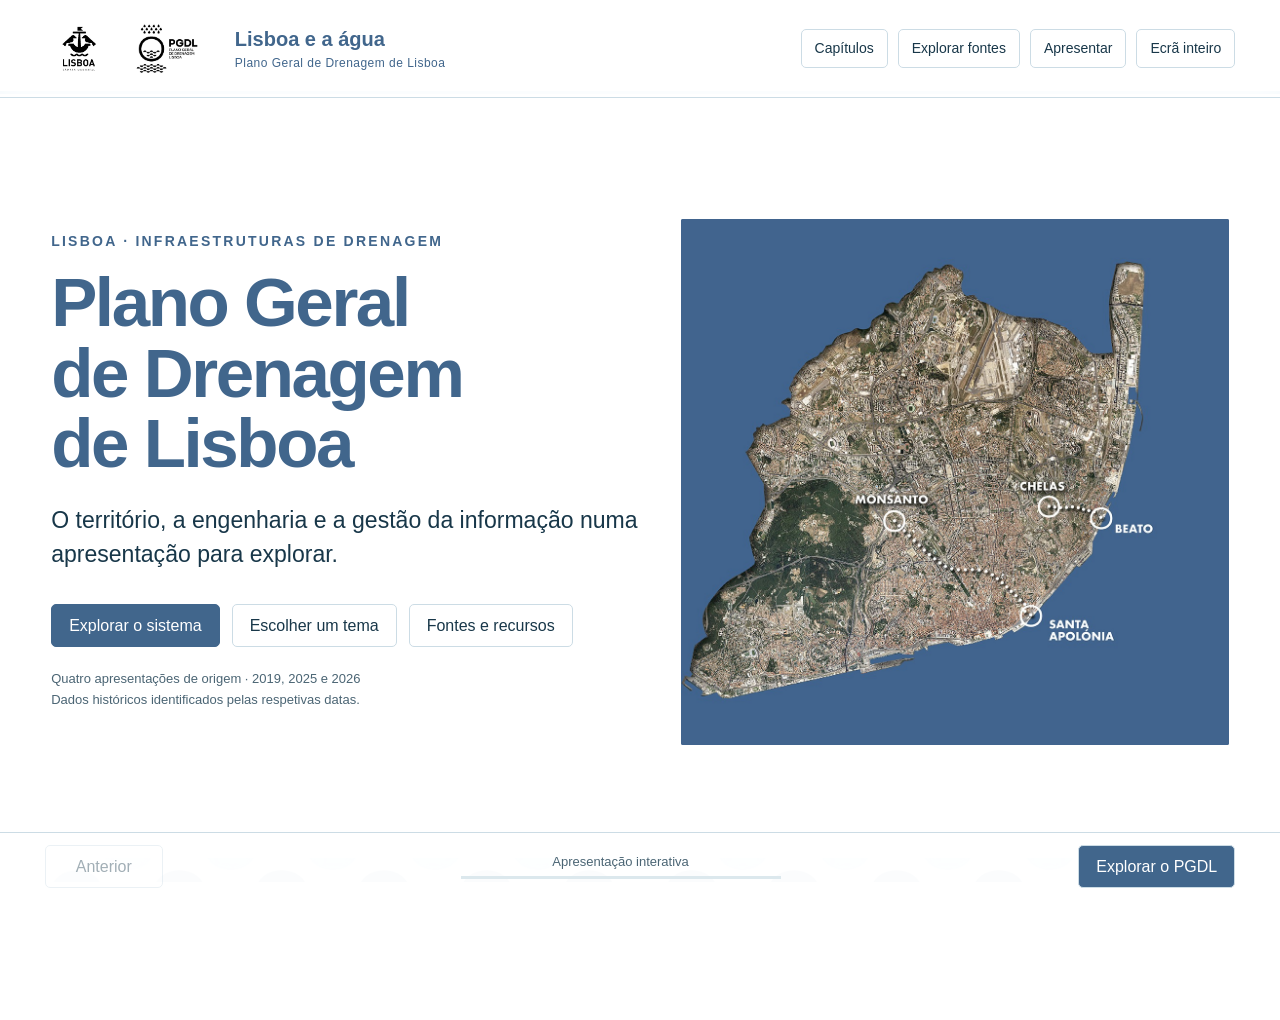
==== index.html @ f6612998 "Publicar apresentação interativa PGDL" ====
<!doctype html>
<html lang="pt-PT">
<head><meta charset="utf-8"><meta name="viewport" content="width=device-width,initial-scale=1"><meta name="theme-color" content="#41668c"><title>PGDL · Lisboa e a água</title><link rel="stylesheet" href="styles/app.css"></head>
<body>
<a class="skip" href="#main">Saltar para o conteúdo</a>
<header class="topbar">
 <a href="#inicio" class="brand" aria-label="PGDL · Início"><img src="logos/lisboa.jpeg" alt="Câmara Municipal de Lisboa"><img src="logos/pgdl.jpeg" alt="Plano Geral de Drenagem de Lisboa"></a>
 <span class="masthead">Lisboa e a água<small>Plano Geral de Drenagem de Lisboa</small></span>
 <button id="menu-toggle" aria-expanded="false" aria-controls="menu">Capítulos</button><button id="resources">Explorar fontes</button><button id="present" aria-pressed="false">Apresentar</button><button id="fullscreen" aria-label="Ativar ecrã inteiro">Ecrã inteiro</button>
</header>
<nav id="menu" aria-label="Capítulos" hidden></nav>
<main id="main" tabindex="-1"></main>
<footer class="guide"><button id="prev">Anterior</button><div><span id="chapter-count" aria-live="polite"></span><span class="track"><i id="progress"></i></span></div><button id="next">Começar</button></footer>
<dialog id="detail-dialog" aria-labelledby="detail-title"><div class="dialog-head"><h2 id="detail-title"></h2><button data-close="detail-dialog" aria-label="Fechar detalhe">Fechar</button></div><div id="detail-body"></div></dialog>
<dialog id="image-dialog" aria-labelledby="image-title"><div class="dialog-head"><h2 id="image-title"></h2><a id="image-download" download>Guardar imagem</a><button data-close="image-dialog">Fechar</button></div><img id="image-full" alt=""><p id="image-source" class="source"></p></dialog>
<dialog id="video-dialog" aria-labelledby="video-title"><div class="dialog-head"><h2 id="video-title"></h2><button data-close="video-dialog">Fechar</button></div><video id="player" controls playsinline preload="none"></video><p id="video-context"></p><p id="video-status" role="status"></p></dialog>
<dialog id="resources-dialog" aria-labelledby="resources-title"><div class="dialog-head"><h2 id="resources-title">Fontes e recursos</h2><button data-close="resources-dialog">Fechar</button></div><div class="resource-tabs" role="group" aria-label="Tipo de recurso"><button data-resource="videos" aria-pressed="true">8 vídeos</button><button data-resource="images" aria-pressed="false">Arquivo visual</button><button data-resource="sources" aria-pressed="false">Texto das fontes</button><button data-resource="notes" aria-pressed="false">Análise e validações</button></div><label class="search-label" for="resource-search">Pesquisar nesta área</label><input id="resource-search" type="search" placeholder="Pesquisar…"><div id="resource-body"></div></dialog>
<script src="scripts/data.js"></script><script src="scripts/app.js"></script>
</body></html>
---- styles/app.css ----
:root{--blue:#41668c;--dark:#183749;--water:#8bcee6;--pale:#edf4f7;--line:#ccdce5;--white:#fff;--muted:#4b6574;--ink:#172f41;font-family:Arial,Helvetica,sans-serif;color:var(--ink);background:var(--white)}
*{box-sizing:border-box}body{margin:0}button,input,select{font:inherit}button,a,input{touch-action:manipulation}button{cursor:pointer;border:1px solid var(--line);background:white;color:var(--dark);border-radius:5px;padding:11px 17px;line-height:1.2}button:hover{background:var(--pale)}button:disabled{opacity:.4;cursor:default}button[aria-pressed=true],button[aria-selected=true],button.primary{background:var(--blue);color:white;border-color:var(--blue)}:focus-visible{outline:3px solid #0876b1;outline-offset:4px}a{color:#245f8c;text-underline-offset:4px}img{max-width:100%}h1,h2,h3,p,figure{margin-top:0}h1,h2{color:var(--blue);letter-spacing:-.035em}h1{font-size:clamp(42px,5.4vw,86px);line-height:1.02;margin-bottom:24px}h2{font-size:clamp(30px,3.1vw,48px);line-height:1.1}h3{font-size:23px;line-height:1.25}p,li{line-height:1.6}p{margin-bottom:20px}figure{margin:0}.skip{position:absolute;left:15px;top:-100px;background:white;padding:15px;z-index:100}.skip:focus{top:5px}.topbar{position:sticky;top:0;z-index:20;background:#fffffff5;backdrop-filter:blur(15px);border-bottom:1px solid var(--line);min-height:98px;display:flex;align-items:center;gap:10px;padding:12px 3.5vw}.brand{display:flex;align-items:center;gap:15px;flex-shrink:0}.brand img{height:65px;width:67px;object-fit:contain}.brand img+img{width:80px}.masthead{margin:0 auto 0 18px;font-size:20px;font-weight:700;color:var(--blue)}.masthead small{display:block;font-size:12px;font-weight:400;letter-spacing:.04em;margin-top:5px}.topbar button{font-size:14px;padding:10px 13px}.guide{position:fixed;bottom:0;z-index:21;width:100%;background:#fffffffa;border-top:1px solid var(--line);padding:11px 3.5vw;display:flex;align-items:center;gap:22px;height:68px}.guide>div{flex:1;min-width:0;text-align:center;font-size:13px;color:var(--muted)}.track{display:block;max-width:320px;height:3px;background:#dce8ed;margin:7px auto 0}.track i{display:block;background:var(--blue);height:100%;transition:width .3s}.guide button{min-width:118px}.guide #next{background:var(--blue);color:white}.kicker{font-size:14px;letter-spacing:.16em;text-transform:uppercase;color:var(--blue);font-weight:700;display:block;margin-bottom:18px}.lead{font-size:clamp(20px,1.8vw,27px);line-height:1.5;max-width:930px;color:var(--dark)}.source{font-size:13px!important;color:var(--muted);line-height:1.5!important;margin:12px 0 0}.eyebrow{font-size:14px;color:var(--muted)}main{padding-bottom:98px;min-height:calc(100vh - 98px)}.chapter{max-width:1560px;margin:auto;padding:44px 4vw 40px;animation:appear .25s ease}.chapter-header{max-width:1050px;margin-bottom:32px}.chapter-header h1{font-size:clamp(38px,4.1vw,64px);margin-bottom:18px}.chapter-header .lead{margin-bottom:0}.hero{display:grid;grid-template-columns:1.08fr 1fr;min-height:calc(100vh - 210px);align-items:center;gap:3vw;padding-top:25px;padding-bottom:35px}.hero .hero-copy{padding:25px 0}.hero p{max-width:670px}.hero-art{background:var(--blue);border-radius:2px;overflow:hidden;position:relative}.hero-art img{display:block;width:100%;max-height:640px;object-fit:contain}.hero-actions{display:flex;gap:12px;flex-wrap:wrap;margin-top:32px}.hero-stamp{font-size:13px;color:var(--muted);margin-top:22px}.waves{display:block;width:100%;height:24px;object-fit:cover;margin:26px 0}.split{display:grid;grid-template-columns:1.4fr 1fr;gap:35px;align-items:start}.split.reverse{grid-template-columns:1fr 1.4fr}.visual-main{background:#f5f8fa;min-width:0}.visual-main img{width:100%;max-height:490px;object-fit:contain;display:block}.zoom{padding:0;display:block;width:100%;border:0;border-radius:0;background:transparent;cursor:zoom-in}.figure-caption{padding:12px 2px;font-size:14px;line-height:1.5;color:var(--muted)}.mapbox{position:relative;background:white;border:1px solid var(--line)}.mapbox>img{display:block;width:100%}.hotspot{position:absolute;transform:translate(-50%,-50%);border:2px solid white;border-radius:50%;width:36px;height:36px;background:var(--blue);color:white;box-shadow:0 2px 8px #0005;padding:0;font-weight:700}.hotspot:hover,.hotspot[aria-pressed=true]{background:#103b53;color:white;outline:3px solid var(--water)}.map-tools{display:flex;gap:10px;flex-wrap:wrap;margin-bottom:15px}.place-panel{border-top:4px solid var(--water);padding-top:22px}.place-panel h2{margin-bottom:16px;font-size:32px}.place-panel .lead{font-size:20px}.place-panel .thumb-pair{display:grid;grid-template-columns:1fr 1fr;gap:8px}.thumb-pair img{width:100%;height:140px;object-fit:contain;background:var(--pale)}.place-choices{display:flex;gap:8px;flex-wrap:wrap;margin-top:18px}.place-choices button{font-size:13px;padding:9px}.metrics{display:flex;gap:40px;flex-wrap:wrap;margin:22px 0}.metric{border-left:3px solid var(--water);padding-left:17px;flex:1;min-width:120px}.metric strong{display:block;font-size:36px;color:var(--blue);line-height:1.2}.metric small{display:block;font-size:14px;line-height:1.5;margin-top:5px}.feature-list{border-top:1px solid var(--line);margin-top:38px}.feature-list button{width:100%;display:flex;justify-content:space-between;align-items:center;text-align:left;padding:20px 2px;border:0;border-radius:0;border-bottom:1px solid var(--line);font-size:20px;gap:15px}.feature-list button span:last-child{font-size:24px;color:var(--blue)}.section-title{font-size:23px;margin:34px 0 12px;color:var(--dark);letter-spacing:0}.video-trigger{display:flex;align-items:center;text-align:left;gap:15px;padding:14px 17px;margin-top:20px;border-color:var(--blue);width:100%}.play-icon{flex-shrink:0;background:var(--blue);color:white;border-radius:50%;width:40px;height:40px;display:grid;place-items:center}.video-trigger small{display:block;font-size:13px;margin-top:5px;color:var(--muted)}.tab-row{display:flex;gap:8px;flex-wrap:wrap;margin-bottom:22px}.tab-row button{flex:1;text-align:left;min-width:140px}.alternative-view{display:grid;grid-template-columns:1fr 1.1fr;gap:28px}.comparison-table{font-size:17px;border-collapse:collapse;width:100%;margin-top:22px}.comparison-table td,.comparison-table th{padding:15px 10px;border-bottom:1px solid var(--line);text-align:left;vertical-align:top}.comparison-table th{color:var(--blue);background:var(--pale)}.caution{border-left:3px solid var(--water);padding:12px 17px;background:var(--pale);font-size:15px;line-height:1.6}.step-buttons{display:flex;gap:8px;flex-wrap:wrap;margin:20px 0}.step-buttons button{flex:1;min-width:100px}.hydraulic-visual{position:relative;isolation:isolate}.hydraulic-visual img{width:100%;display:block;max-height:470px;object-fit:contain}.hydraulic-visual .step-callout{position:absolute;right:2%;top:2%;background:#fffef4;border-left:4px solid var(--blue);padding:9px 12px;max-width:240px;font-size:14px;box-shadow:0 2px 10px #17334c22}.step-text{min-height:150px}.timeline{display:flex;flex-wrap:wrap;gap:0;margin:20px 0 30px;border-bottom:3px solid var(--water)}.timeline button{flex:1;border:0;border-radius:0;background:white;text-align:left;padding:20px 12px;min-width:115px;color:var(--dark)}.timeline button b{display:block;font-size:24px;color:var(--blue);margin-bottom:8px}.timeline button small{font-size:13px;line-height:1.4;display:block}.timeline button[aria-selected=true]{background:var(--pale);color:var(--dark);box-shadow:inset 0 -4px var(--blue)}.timeline-panel{min-height:180px;border-left:3px solid var(--line);padding:0 0 0 22px;max-width:1000px}.timeline-panel h2{font-size:30px}.comparebox{position:relative;width:min(100%,640px);aspect-ratio:1.096;margin:auto;background:var(--pale);overflow:hidden}.comparebox>img,.compare-front,.compare-front img{position:absolute;inset:0;width:100%;height:100%;object-fit:fill}.compare-front{clip-path:inset(0 50% 0 0)}.compare-line{position:absolute;top:0;bottom:0;left:50%;width:3px;background:white;box-shadow:0 0 0 1px var(--blue)}.compare-labels{position:absolute;top:14px;left:10px;right:10px;display:flex;justify-content:space-between;gap:20px}.compare-labels span{background:#183749ef;color:white;font-size:12px;padding:7px 10px;max-width:45%;line-height:1.4}.range-label{display:block;font-size:15px;margin:16px 0 4px}input[type=range]{width:100%;accent-color:var(--blue);height:32px}.benefit-main{font-size:60px;letter-spacing:-.05em;color:var(--blue);display:block;margin:18px 0 8px}.closing-brand{display:flex;align-items:center;gap:25px;margin-top:30px}.closing-brand img{height:90px;width:120px;object-fit:contain}#menu{position:fixed;top:98px;right:2vw;z-index:25;width:min(640px,96vw);padding:14px;background:white;box-shadow:0 20px 60px #17334c40;border:1px solid var(--line);max-height:calc(100dvh - 180px);overflow:auto}#menu:not([hidden]){display:grid;grid-template-columns:1fr 1fr;gap:5px}#menu button{text-align:left;border:0;border-radius:0;font-size:15px;line-height:1.4}#menu button span{font-size:12px;display:block;color:var(--muted)}#menu button[aria-current=page]{background:var(--pale);box-shadow:inset 3px 0 var(--blue)}dialog{color:var(--ink);border:0;border-radius:8px;padding:26px;width:min(1120px,94vw);max-height:90dvh;overflow:auto;box-shadow:0 25px 80px #0005}dialog::backdrop{background:#122f44db}.dialog-head{display:flex;align-items:flex-start;gap:15px;border-bottom:1px solid var(--line);padding-bottom:18px;margin-bottom:22px;position:sticky;top:-26px;background:white;z-index:3;padding-top:8px}.dialog-head h2{font-size:28px;margin:0;flex:1}.dialog-head button{flex-shrink:0}.dialog-head a{font-size:13px;white-space:nowrap;align-self:center}#image-dialog{width:96vw;text-align:center}#image-full{max-width:100%;max-height:72dvh;object-fit:contain}#player{display:block;width:100%;max-height:62dvh;background:black}#video-context{font-size:14px;color:var(--muted);margin-top:15px}#video-status:empty{display:none}.detail-copy{font-size:20px;line-height:1.6}.detail-copy table{width:100%;border-collapse:collapse;font-size:17px}.detail-copy td,.detail-copy th{padding:13px;border-bottom:1px solid var(--line);text-align:left}.detail-copy th{background:var(--pale)}.detail-gallery{display:grid;grid-template-columns:repeat(2,1fr);gap:18px;margin:22px 0}.detail-gallery img{width:100%;height:270px;object-fit:contain;background:var(--pale)}.resource-tabs{display:flex;gap:8px;flex-wrap:wrap;margin-bottom:20px}.search-label{font-size:13px;display:block;margin-bottom:8px}input[type=search]{border:1px solid var(--line);padding:12px 15px;width:100%;margin-bottom:25px;color:var(--ink)}.resource-grid{display:grid;grid-template-columns:repeat(3,1fr);gap:22px}.resource-grid .zoom img{width:100%;height:160px;object-fit:contain;background:var(--pale)}.resource-grid h3{font-size:16px;margin:10px 0 6px}.resource-grid p{font-size:13px;margin:0}.resource-grid .video-trigger{font-size:14px;margin-top:8px}.source-entry{border-bottom:1px solid var(--line);padding:17px 0}.source-entry h3{font-size:18px}.source-entry p{font-size:15px}.source-entry summary{cursor:pointer;color:var(--blue);font-size:14px}.source-entry details{padding:10px;background:var(--pale);font-size:14px}.document-links{display:flex;gap:12px;flex-wrap:wrap;margin:20px 0}.report{padding:40px;max-width:1280px;margin:auto}.report article{margin-top:35px}.report table{border-collapse:collapse;display:block;overflow:auto}.report td,.report th{padding:14px;border-bottom:1px solid var(--line);vertical-align:top;font-size:15px;text-align:left;line-height:1.6}.report th{background:var(--pale)}.report h1{font-size:44px}.report h2{font-size:30px;margin-top:35px}.presenting .topbar{min-height:76px}.presenting .brand img{height:48px}.presenting .masthead small{display:none}.presenting #menu{top:76px}.presenting .chapter{padding-top:30px}.presenting .lead{font-size:clamp(22px,2vw,30px)}.presenting .detail-copy{font-size:23px}.presenting .hero{min-height:calc(100vh - 175px)}
.closing-brand{flex-wrap:wrap}.split>*{min-width:0}.chapter .waves{margin-bottom:0}
@keyframes appear{from{opacity:.25;transform:translateY(6px)}to{opacity:1;transform:translateY(0)}}@media(prefers-reduced-motion:reduce){*,*::before,*::after{animation:none!important;transition:none!important;scroll-behavior:auto!important}}
@media(min-width:1700px){.chapter{padding-top:60px}.visual-main img{max-height:580px}.mapbox{max-width:950px}}
@media(max-width:1050px){.masthead{display:none}.topbar{gap:6px}.brand{margin-right:auto}.topbar button{font-size:13px;padding:10px}.split{gap:22px;grid-template-columns:1.15fr 1fr}.place-panel .lead{font-size:18px}.hero{grid-template-columns:1fr 1fr}h1{font-size:56px}}
@media(max-width:760px){.topbar{padding:8px 14px;min-height:78px;flex-wrap:wrap}.brand img{height:43px;width:45px}.brand img+img{width:56px}.brand{gap:7px}.topbar #resources{display:none}.topbar #fullscreen{display:none}.topbar button{font-size:12px}.chapter{padding:30px 20px}.chapter-header h1{font-size:37px}.hero{grid-template-columns:1fr;padding-top:15px;gap:15px}.hero h1{font-size:46px}.hero-art img{max-height:360px}.hero .hero-copy{padding-bottom:0}.hero-actions{margin-top:20px}.hero-stamp{font-size:12px}.split,.split.reverse,.alternative-view{grid-template-columns:1fr}.lead{font-size:20px}.chapter-header{margin-bottom:24px}.guide{gap:10px;padding:10px 13px;height:70px}.guide button{min-width:87px;padding:10px;font-size:13px}.guide>div{font-size:11px}.hotspot{width:28px;height:28px;font-size:12px}.place-panel{padding-top:18px}.map-tools button{font-size:13px}.metrics{gap:20px}.metric strong{font-size:30px}.resource-grid{grid-template-columns:repeat(2,1fr);gap:15px}.detail-gallery{grid-template-columns:1fr}.detail-gallery img{height:auto;max-height:350px}.dialog-head{gap:10px}.dialog-head h2{font-size:22px}.dialog-head a{display:none}dialog{padding:18px;max-height:94dvh}.dialog-head{top:-18px}.detail-copy{font-size:18px}.detail-copy table{display:block;overflow:auto;font-size:15px}.resource-tabs button{font-size:12px;padding:9px}.feature-list button{font-size:18px}.timeline button{flex-basis:33%;padding:14px 8px;min-width:90px}.timeline button b{font-size:21px}.step-buttons button{font-size:13px;padding:10px;min-width:105px}.hydraulic-visual .step-callout{position:static;max-width:none;margin-top:10px;box-shadow:none}.step-text{min-height:100px}.comparison-table{font-size:14px}.comparison-table td,.comparison-table th{padding:12px 7px}#menu{top:78px}#menu:not([hidden]){grid-template-columns:1fr}.benefit-main{font-size:50px}.presenting .lead{font-size:21px}.presenting .topbar{min-height:76px}.report{padding:25px}.report h1{font-size:34px}}
@media print{.topbar,.guide,#menu,.hero-actions,button,dialog{display:none!important}.chapter{padding:0}.hero,.split{display:block}main{padding:0}.report table{display:table}body{color:black}.source{color:#444}}

@media(max-width:760px){.hotspot[data-place="liberdade"]{top:74%!important}.hotspot[data-place="santamarta"]{top:88%!important}}

#hydraulic-focus{position:absolute;transform:translate(-50%,-50%);width:55px;height:55px;border:3px solid #41668c;border-radius:50%;background:#ffffff9c;color:#183749;font-size:24px;font-weight:bold;display:grid;place-items:center;pointer-events:none;transition:left .25s,top .25s;box-shadow:0 0 0 6px #8bcee640}@media(max-width:760px){#hydraulic-focus{width:30px;height:30px;font-size:17px}}
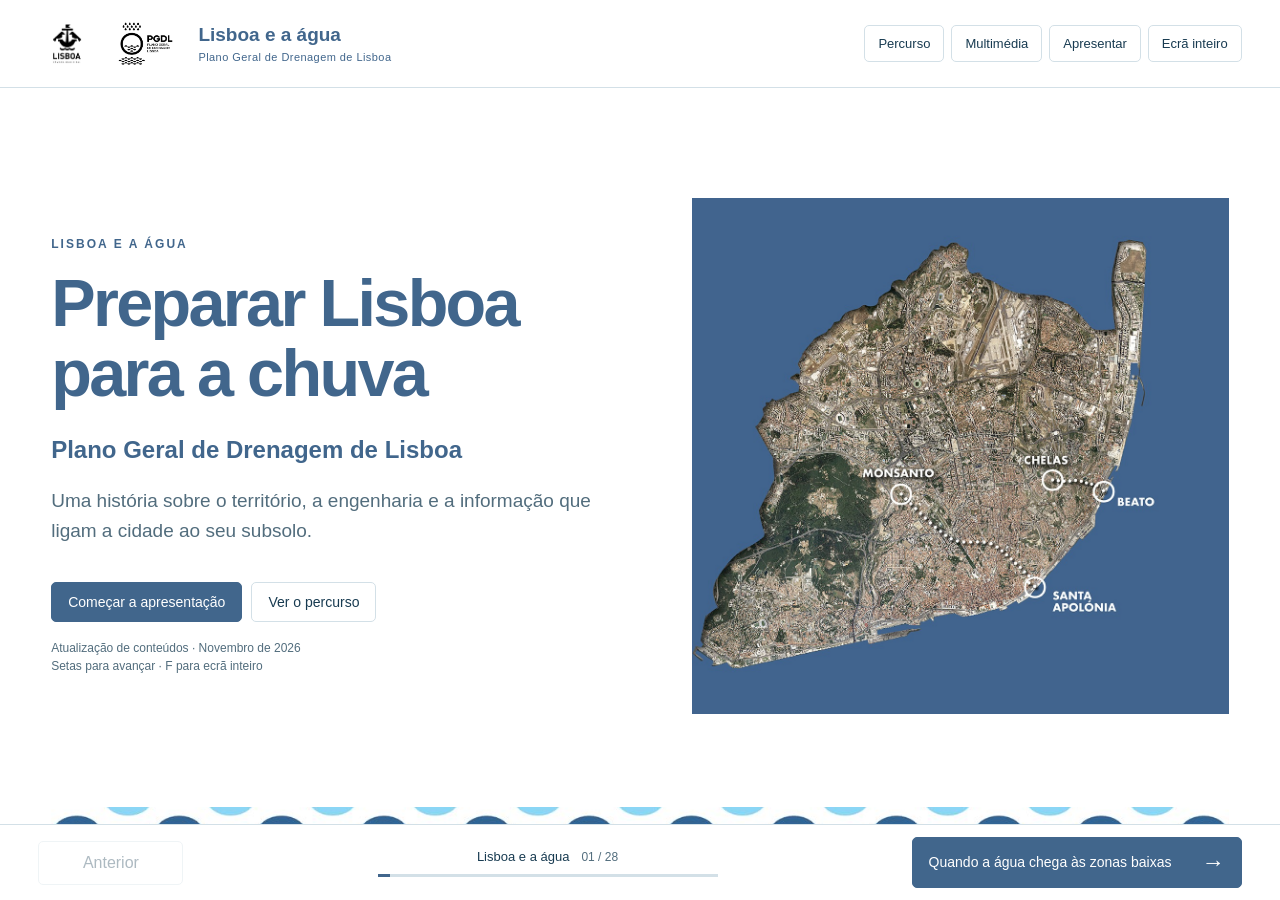
==== commit e2c43873: "Transformar PGDL num percurso de apresentação e atualizar conteúdos técnicos" ====
--- a/index.html
+++ b/index.html
@@ -1,19 +1,12 @@
 <!doctype html>
-<html lang="pt-PT">
-<head><meta charset="utf-8"><meta name="viewport" content="width=device-width,initial-scale=1"><meta name="theme-color" content="#41668c"><title>PGDL · Lisboa e a água</title><link rel="stylesheet" href="styles/app.css"></head>
-<body>
-<a class="skip" href="#main">Saltar para o conteúdo</a>
-<header class="topbar">
- <a href="#inicio" class="brand" aria-label="PGDL · Início"><img src="logos/lisboa.jpeg" alt="Câmara Municipal de Lisboa"><img src="logos/pgdl.jpeg" alt="Plano Geral de Drenagem de Lisboa"></a>
- <span class="masthead">Lisboa e a água<small>Plano Geral de Drenagem de Lisboa</small></span>
- <button id="menu-toggle" aria-expanded="false" aria-controls="menu">Capítulos</button><button id="resources">Explorar fontes</button><button id="present" aria-pressed="false">Apresentar</button><button id="fullscreen" aria-label="Ativar ecrã inteiro">Ecrã inteiro</button>
-</header>
-<nav id="menu" aria-label="Capítulos" hidden></nav>
-<main id="main" tabindex="-1"></main>
-<footer class="guide"><button id="prev">Anterior</button><div><span id="chapter-count" aria-live="polite"></span><span class="track"><i id="progress"></i></span></div><button id="next">Começar</button></footer>
-<dialog id="detail-dialog" aria-labelledby="detail-title"><div class="dialog-head"><h2 id="detail-title"></h2><button data-close="detail-dialog" aria-label="Fechar detalhe">Fechar</button></div><div id="detail-body"></div></dialog>
-<dialog id="image-dialog" aria-labelledby="image-title"><div class="dialog-head"><h2 id="image-title"></h2><a id="image-download" download>Guardar imagem</a><button data-close="image-dialog">Fechar</button></div><img id="image-full" alt=""><p id="image-source" class="source"></p></dialog>
-<dialog id="video-dialog" aria-labelledby="video-title"><div class="dialog-head"><h2 id="video-title"></h2><button data-close="video-dialog">Fechar</button></div><video id="player" controls playsinline preload="none"></video><p id="video-context"></p><p id="video-status" role="status"></p></dialog>
-<dialog id="resources-dialog" aria-labelledby="resources-title"><div class="dialog-head"><h2 id="resources-title">Fontes e recursos</h2><button data-close="resources-dialog">Fechar</button></div><div class="resource-tabs" role="group" aria-label="Tipo de recurso"><button data-resource="videos" aria-pressed="true">8 vídeos</button><button data-resource="images" aria-pressed="false">Arquivo visual</button><button data-resource="sources" aria-pressed="false">Texto das fontes</button><button data-resource="notes" aria-pressed="false">Análise e validações</button></div><label class="search-label" for="resource-search">Pesquisar nesta área</label><input id="resource-search" type="search" placeholder="Pesquisar…"><div id="resource-body"></div></dialog>
-<script src="scripts/data.js"></script><script src="scripts/app.js"></script>
-</body></html>
+<html lang="pt-PT"><head><meta charset="utf-8"><meta name="viewport" content="width=device-width,initial-scale=1"><meta name="theme-color" content="#41668c"><meta name="description" content="Uma apresentação do Plano Geral de Drenagem de Lisboa: o desafio das inundações, o sistema hidráulico, a construção e a gestão da informação."><title>PGDL · Preparar Lisboa para a chuva</title><link rel="stylesheet" href="styles/app.css?v=20261113-2"></head><body>
+<a class="skip" href="#stage">Saltar para a apresentação</a>
+<header class="topbar"><a class="brand" href="#inicio" aria-label="Início"><img src="logos/lisboa.jpeg" alt="Câmara Municipal de Lisboa"><img src="logos/pgdl.jpeg" alt="Plano Geral de Drenagem de Lisboa"></a><span class="title-mark">Lisboa e a água<small>Plano Geral de Drenagem de Lisboa</small></span><nav aria-label="Controlos da apresentação"><button id="menu-toggle" aria-controls="journey" aria-expanded="false">Percurso</button><button id="media-open">Multimédia</button><button id="present" aria-pressed="false">Apresentar</button><button id="fullscreen">Ecrã inteiro</button></nav></header>
+<nav id="journey" aria-label="Percurso da apresentação" hidden></nav>
+<main id="stage" class="stage" tabindex="-1"></main>
+<footer class="transport"><button id="prev" aria-label="Passo anterior">Anterior</button><button id="position" aria-label="Abrir o percurso"><span id="act-label"></span><small id="counter"></small><span class="progress"><i id="progress"></i></span></button><button id="next">Começar <span aria-hidden="true">→</span></button></footer>
+<dialog id="detail-dialog" aria-labelledby="detail-title"><div class="dialog-head"><h2 id="detail-title">Detalhe técnico</h2><button data-close="detail-dialog">Fechar</button></div><article id="detail-body"></article></dialog>
+<dialog id="image-dialog" aria-labelledby="image-title"><div class="dialog-head"><h2 id="image-title">Imagem</h2><button data-close="image-dialog">Fechar</button></div><img id="image-full" alt=""><div class="image-controls"><button id="image-prev" aria-label="Imagem anterior">←</button><span id="image-counter"></span><button id="image-next" aria-label="Imagem seguinte">→</button></div></dialog>
+<dialog id="video-dialog" aria-labelledby="video-title"><div class="dialog-head"><h2 id="video-title">Vídeo</h2><button data-close="video-dialog">Fechar</button></div><video id="player" controls playsinline preload="none"></video><p id="video-context"></p><p id="video-status" role="status"></p></dialog>
+<dialog id="media-dialog" aria-labelledby="media-title"><div class="dialog-head"><h2 id="media-title">Ver a obra</h2><button data-close="media-dialog">Fechar</button></div><div class="media-tabs"><button data-media="videos" aria-pressed="true">Vídeos</button><button data-media="images" aria-pressed="false">Imagens e modelos</button></div><div id="media-body"></div></dialog>
+<script src="scripts/data.js?v=20261113-2"></script><script src="scripts/app.js?v=20261113-2"></script></body></html>
--- a/styles/app.css
+++ b/styles/app.css
@@ -1,12 +1,14 @@
-:root{--blue:#41668c;--dark:#183749;--water:#8bcee6;--pale:#edf4f7;--line:#ccdce5;--white:#fff;--muted:#4b6574;--ink:#172f41;font-family:Arial,Helvetica,sans-serif;color:var(--ink);background:var(--white)}
-*{box-sizing:border-box}body{margin:0}button,input,select{font:inherit}button,a,input{touch-action:manipulation}button{cursor:pointer;border:1px solid var(--line);background:white;color:var(--dark);border-radius:5px;padding:11px 17px;line-height:1.2}button:hover{background:var(--pale)}button:disabled{opacity:.4;cursor:default}button[aria-pressed=true],button[aria-selected=true],button.primary{background:var(--blue);color:white;border-color:var(--blue)}:focus-visible{outline:3px solid #0876b1;outline-offset:4px}a{color:#245f8c;text-underline-offset:4px}img{max-width:100%}h1,h2,h3,p,figure{margin-top:0}h1,h2{color:var(--blue);letter-spacing:-.035em}h1{font-size:clamp(42px,5.4vw,86px);line-height:1.02;margin-bottom:24px}h2{font-size:clamp(30px,3.1vw,48px);line-height:1.1}h3{font-size:23px;line-height:1.25}p,li{line-height:1.6}p{margin-bottom:20px}figure{margin:0}.skip{position:absolute;left:15px;top:-100px;background:white;padding:15px;z-index:100}.skip:focus{top:5px}.topbar{position:sticky;top:0;z-index:20;background:#fffffff5;backdrop-filter:blur(15px);border-bottom:1px solid var(--line);min-height:98px;display:flex;align-items:center;gap:10px;padding:12px 3.5vw}.brand{display:flex;align-items:center;gap:15px;flex-shrink:0}.brand img{height:65px;width:67px;object-fit:contain}.brand img+img{width:80px}.masthead{margin:0 auto 0 18px;font-size:20px;font-weight:700;color:var(--blue)}.masthead small{display:block;font-size:12px;font-weight:400;letter-spacing:.04em;margin-top:5px}.topbar button{font-size:14px;padding:10px 13px}.guide{position:fixed;bottom:0;z-index:21;width:100%;background:#fffffffa;border-top:1px solid var(--line);padding:11px 3.5vw;display:flex;align-items:center;gap:22px;height:68px}.guide>div{flex:1;min-width:0;text-align:center;font-size:13px;color:var(--muted)}.track{display:block;max-width:320px;height:3px;background:#dce8ed;margin:7px auto 0}.track i{display:block;background:var(--blue);height:100%;transition:width .3s}.guide button{min-width:118px}.guide #next{background:var(--blue);color:white}.kicker{font-size:14px;letter-spacing:.16em;text-transform:uppercase;color:var(--blue);font-weight:700;display:block;margin-bottom:18px}.lead{font-size:clamp(20px,1.8vw,27px);line-height:1.5;max-width:930px;color:var(--dark)}.source{font-size:13px!important;color:var(--muted);line-height:1.5!important;margin:12px 0 0}.eyebrow{font-size:14px;color:var(--muted)}main{padding-bottom:98px;min-height:calc(100vh - 98px)}.chapter{max-width:1560px;margin:auto;padding:44px 4vw 40px;animation:appear .25s ease}.chapter-header{max-width:1050px;margin-bottom:32px}.chapter-header h1{font-size:clamp(38px,4.1vw,64px);margin-bottom:18px}.chapter-header .lead{margin-bottom:0}.hero{display:grid;grid-template-columns:1.08fr 1fr;min-height:calc(100vh - 210px);align-items:center;gap:3vw;padding-top:25px;padding-bottom:35px}.hero .hero-copy{padding:25px 0}.hero p{max-width:670px}.hero-art{background:var(--blue);border-radius:2px;overflow:hidden;position:relative}.hero-art img{display:block;width:100%;max-height:640px;object-fit:contain}.hero-actions{display:flex;gap:12px;flex-wrap:wrap;margin-top:32px}.hero-stamp{font-size:13px;color:var(--muted);margin-top:22px}.waves{display:block;width:100%;height:24px;object-fit:cover;margin:26px 0}.split{display:grid;grid-template-columns:1.4fr 1fr;gap:35px;align-items:start}.split.reverse{grid-template-columns:1fr 1.4fr}.visual-main{background:#f5f8fa;min-width:0}.visual-main img{width:100%;max-height:490px;object-fit:contain;display:block}.zoom{padding:0;display:block;width:100%;border:0;border-radius:0;background:transparent;cursor:zoom-in}.figure-caption{padding:12px 2px;font-size:14px;line-height:1.5;color:var(--muted)}.mapbox{position:relative;background:white;border:1px solid var(--line)}.mapbox>img{display:block;width:100%}.hotspot{position:absolute;transform:translate(-50%,-50%);border:2px solid white;border-radius:50%;width:36px;height:36px;background:var(--blue);color:white;box-shadow:0 2px 8px #0005;padding:0;font-weight:700}.hotspot:hover,.hotspot[aria-pressed=true]{background:#103b53;color:white;outline:3px solid var(--water)}.map-tools{display:flex;gap:10px;flex-wrap:wrap;margin-bottom:15px}.place-panel{border-top:4px solid var(--water);padding-top:22px}.place-panel h2{margin-bottom:16px;font-size:32px}.place-panel .lead{font-size:20px}.place-panel .thumb-pair{display:grid;grid-template-columns:1fr 1fr;gap:8px}.thumb-pair img{width:100%;height:140px;object-fit:contain;background:var(--pale)}.place-choices{display:flex;gap:8px;flex-wrap:wrap;margin-top:18px}.place-choices button{font-size:13px;padding:9px}.metrics{display:flex;gap:40px;flex-wrap:wrap;margin:22px 0}.metric{border-left:3px solid var(--water);padding-left:17px;flex:1;min-width:120px}.metric strong{display:block;font-size:36px;color:var(--blue);line-height:1.2}.metric small{display:block;font-size:14px;line-height:1.5;margin-top:5px}.feature-list{border-top:1px solid var(--line);margin-top:38px}.feature-list button{width:100%;display:flex;justify-content:space-between;align-items:center;text-align:left;padding:20px 2px;border:0;border-radius:0;border-bottom:1px solid var(--line);font-size:20px;gap:15px}.feature-list button span:last-child{font-size:24px;color:var(--blue)}.section-title{font-size:23px;margin:34px 0 12px;color:var(--dark);letter-spacing:0}.video-trigger{display:flex;align-items:center;text-align:left;gap:15px;padding:14px 17px;margin-top:20px;border-color:var(--blue);width:100%}.play-icon{flex-shrink:0;background:var(--blue);color:white;border-radius:50%;width:40px;height:40px;display:grid;place-items:center}.video-trigger small{display:block;font-size:13px;margin-top:5px;color:var(--muted)}.tab-row{display:flex;gap:8px;flex-wrap:wrap;margin-bottom:22px}.tab-row button{flex:1;text-align:left;min-width:140px}.alternative-view{display:grid;grid-template-columns:1fr 1.1fr;gap:28px}.comparison-table{font-size:17px;border-collapse:collapse;width:100%;margin-top:22px}.comparison-table td,.comparison-table th{padding:15px 10px;border-bottom:1px solid var(--line);text-align:left;vertical-align:top}.comparison-table th{color:var(--blue);background:var(--pale)}.caution{border-left:3px solid var(--water);padding:12px 17px;background:var(--pale);font-size:15px;line-height:1.6}.step-buttons{display:flex;gap:8px;flex-wrap:wrap;margin:20px 0}.step-buttons button{flex:1;min-width:100px}.hydraulic-visual{position:relative;isolation:isolate}.hydraulic-visual img{width:100%;display:block;max-height:470px;object-fit:contain}.hydraulic-visual .step-callout{position:absolute;right:2%;top:2%;background:#fffef4;border-left:4px solid var(--blue);padding:9px 12px;max-width:240px;font-size:14px;box-shadow:0 2px 10px #17334c22}.step-text{min-height:150px}.timeline{display:flex;flex-wrap:wrap;gap:0;margin:20px 0 30px;border-bottom:3px solid var(--water)}.timeline button{flex:1;border:0;border-radius:0;background:white;text-align:left;padding:20px 12px;min-width:115px;color:var(--dark)}.timeline button b{display:block;font-size:24px;color:var(--blue);margin-bottom:8px}.timeline button small{font-size:13px;line-height:1.4;display:block}.timeline button[aria-selected=true]{background:var(--pale);color:var(--dark);box-shadow:inset 0 -4px var(--blue)}.timeline-panel{min-height:180px;border-left:3px solid var(--line);padding:0 0 0 22px;max-width:1000px}.timeline-panel h2{font-size:30px}.comparebox{position:relative;width:min(100%,640px);aspect-ratio:1.096;margin:auto;background:var(--pale);overflow:hidden}.comparebox>img,.compare-front,.compare-front img{position:absolute;inset:0;width:100%;height:100%;object-fit:fill}.compare-front{clip-path:inset(0 50% 0 0)}.compare-line{position:absolute;top:0;bottom:0;left:50%;width:3px;background:white;box-shadow:0 0 0 1px var(--blue)}.compare-labels{position:absolute;top:14px;left:10px;right:10px;display:flex;justify-content:space-between;gap:20px}.compare-labels span{background:#183749ef;color:white;font-size:12px;padding:7px 10px;max-width:45%;line-height:1.4}.range-label{display:block;font-size:15px;margin:16px 0 4px}input[type=range]{width:100%;accent-color:var(--blue);height:32px}.benefit-main{font-size:60px;letter-spacing:-.05em;color:var(--blue);display:block;margin:18px 0 8px}.closing-brand{display:flex;align-items:center;gap:25px;margin-top:30px}.closing-brand img{height:90px;width:120px;object-fit:contain}#menu{position:fixed;top:98px;right:2vw;z-index:25;width:min(640px,96vw);padding:14px;background:white;box-shadow:0 20px 60px #17334c40;border:1px solid var(--line);max-height:calc(100dvh - 180px);overflow:auto}#menu:not([hidden]){display:grid;grid-template-columns:1fr 1fr;gap:5px}#menu button{text-align:left;border:0;border-radius:0;font-size:15px;line-height:1.4}#menu button span{font-size:12px;display:block;color:var(--muted)}#menu button[aria-current=page]{background:var(--pale);box-shadow:inset 3px 0 var(--blue)}dialog{color:var(--ink);border:0;border-radius:8px;padding:26px;width:min(1120px,94vw);max-height:90dvh;overflow:auto;box-shadow:0 25px 80px #0005}dialog::backdrop{background:#122f44db}.dialog-head{display:flex;align-items:flex-start;gap:15px;border-bottom:1px solid var(--line);padding-bottom:18px;margin-bottom:22px;position:sticky;top:-26px;background:white;z-index:3;padding-top:8px}.dialog-head h2{font-size:28px;margin:0;flex:1}.dialog-head button{flex-shrink:0}.dialog-head a{font-size:13px;white-space:nowrap;align-self:center}#image-dialog{width:96vw;text-align:center}#image-full{max-width:100%;max-height:72dvh;object-fit:contain}#player{display:block;width:100%;max-height:62dvh;background:black}#video-context{font-size:14px;color:var(--muted);margin-top:15px}#video-status:empty{display:none}.detail-copy{font-size:20px;line-height:1.6}.detail-copy table{width:100%;border-collapse:collapse;font-size:17px}.detail-copy td,.detail-copy th{padding:13px;border-bottom:1px solid var(--line);text-align:left}.detail-copy th{background:var(--pale)}.detail-gallery{display:grid;grid-template-columns:repeat(2,1fr);gap:18px;margin:22px 0}.detail-gallery img{width:100%;height:270px;object-fit:contain;background:var(--pale)}.resource-tabs{display:flex;gap:8px;flex-wrap:wrap;margin-bottom:20px}.search-label{font-size:13px;display:block;margin-bottom:8px}input[type=search]{border:1px solid var(--line);padding:12px 15px;width:100%;margin-bottom:25px;color:var(--ink)}.resource-grid{display:grid;grid-template-columns:repeat(3,1fr);gap:22px}.resource-grid .zoom img{width:100%;height:160px;object-fit:contain;background:var(--pale)}.resource-grid h3{font-size:16px;margin:10px 0 6px}.resource-grid p{font-size:13px;margin:0}.resource-grid .video-trigger{font-size:14px;margin-top:8px}.source-entry{border-bottom:1px solid var(--line);padding:17px 0}.source-entry h3{font-size:18px}.source-entry p{font-size:15px}.source-entry summary{cursor:pointer;color:var(--blue);font-size:14px}.source-entry details{padding:10px;background:var(--pale);font-size:14px}.document-links{display:flex;gap:12px;flex-wrap:wrap;margin:20px 0}.report{padding:40px;max-width:1280px;margin:auto}.report article{margin-top:35px}.report table{border-collapse:collapse;display:block;overflow:auto}.report td,.report th{padding:14px;border-bottom:1px solid var(--line);vertical-align:top;font-size:15px;text-align:left;line-height:1.6}.report th{background:var(--pale)}.report h1{font-size:44px}.report h2{font-size:30px;margin-top:35px}.presenting .topbar{min-height:76px}.presenting .brand img{height:48px}.presenting .masthead small{display:none}.presenting #menu{top:76px}.presenting .chapter{padding-top:30px}.presenting .lead{font-size:clamp(22px,2vw,30px)}.presenting .detail-copy{font-size:23px}.presenting .hero{min-height:calc(100vh - 175px)}
-.closing-brand{flex-wrap:wrap}.split>*{min-width:0}.chapter .waves{margin-bottom:0}
-@keyframes appear{from{opacity:.25;transform:translateY(6px)}to{opacity:1;transform:translateY(0)}}@media(prefers-reduced-motion:reduce){*,*::before,*::after{animation:none!important;transition:none!important;scroll-behavior:auto!important}}
-@media(min-width:1700px){.chapter{padding-top:60px}.visual-main img{max-height:580px}.mapbox{max-width:950px}}
-@media(max-width:1050px){.masthead{display:none}.topbar{gap:6px}.brand{margin-right:auto}.topbar button{font-size:13px;padding:10px}.split{gap:22px;grid-template-columns:1.15fr 1fr}.place-panel .lead{font-size:18px}.hero{grid-template-columns:1fr 1fr}h1{font-size:56px}}
-@media(max-width:760px){.topbar{padding:8px 14px;min-height:78px;flex-wrap:wrap}.brand img{height:43px;width:45px}.brand img+img{width:56px}.brand{gap:7px}.topbar #resources{display:none}.topbar #fullscreen{display:none}.topbar button{font-size:12px}.chapter{padding:30px 20px}.chapter-header h1{font-size:37px}.hero{grid-template-columns:1fr;padding-top:15px;gap:15px}.hero h1{font-size:46px}.hero-art img{max-height:360px}.hero .hero-copy{padding-bottom:0}.hero-actions{margin-top:20px}.hero-stamp{font-size:12px}.split,.split.reverse,.alternative-view{grid-template-columns:1fr}.lead{font-size:20px}.chapter-header{margin-bottom:24px}.guide{gap:10px;padding:10px 13px;height:70px}.guide button{min-width:87px;padding:10px;font-size:13px}.guide>div{font-size:11px}.hotspot{width:28px;height:28px;font-size:12px}.place-panel{padding-top:18px}.map-tools button{font-size:13px}.metrics{gap:20px}.metric strong{font-size:30px}.resource-grid{grid-template-columns:repeat(2,1fr);gap:15px}.detail-gallery{grid-template-columns:1fr}.detail-gallery img{height:auto;max-height:350px}.dialog-head{gap:10px}.dialog-head h2{font-size:22px}.dialog-head a{display:none}dialog{padding:18px;max-height:94dvh}.dialog-head{top:-18px}.detail-copy{font-size:18px}.detail-copy table{display:block;overflow:auto;font-size:15px}.resource-tabs button{font-size:12px;padding:9px}.feature-list button{font-size:18px}.timeline button{flex-basis:33%;padding:14px 8px;min-width:90px}.timeline button b{font-size:21px}.step-buttons button{font-size:13px;padding:10px;min-width:105px}.hydraulic-visual .step-callout{position:static;max-width:none;margin-top:10px;box-shadow:none}.step-text{min-height:100px}.comparison-table{font-size:14px}.comparison-table td,.comparison-table th{padding:12px 7px}#menu{top:78px}#menu:not([hidden]){grid-template-columns:1fr}.benefit-main{font-size:50px}.presenting .lead{font-size:21px}.presenting .topbar{min-height:76px}.report{padding:25px}.report h1{font-size:34px}}
-@media print{.topbar,.guide,#menu,.hero-actions,button,dialog{display:none!important}.chapter{padding:0}.hero,.split{display:block}main{padding:0}.report table{display:table}body{color:black}.source{color:#444}}
+:root{--blue:#41668c;--navy:#183b51;--water:#8bcee6;--light:#eff5f8;--line:#d3e0e7;--muted:#526d7d;--white:#fff;color:var(--navy);background:#fff;font-family:Arial,Helvetica,sans-serif}*{box-sizing:border-box}body{margin:0}button,a,input{touch-action:manipulation}button,input{font:inherit}button{cursor:pointer;background:#fff;border:1px solid var(--line);border-radius:5px;padding:11px 16px;color:var(--navy)}button:hover{background:var(--light)}button:disabled{opacity:.35;cursor:default}button.primary,button[aria-pressed=true],button[aria-selected=true]{background:var(--blue);border-color:var(--blue);color:#fff}button:focus-visible,a:focus-visible,input:focus-visible{outline:3px solid #137baf;outline-offset:4px}a{color:var(--blue);text-underline-offset:4px}h1,h2,h3,p,figure{margin:0}p,li{line-height:1.6}h1,h2{letter-spacing:-.04em;color:var(--blue)}img{max-width:100%;display:block}.skip{position:fixed;top:-100px;left:12px;background:#fff;padding:15px;z-index:100}.skip:focus{top:10px}.topbar{height:88px;display:flex;align-items:center;gap:18px;padding:10px 3vw;background:#fff;border-bottom:1px solid var(--line)}.brand{display:flex;align-items:center;gap:15px;flex-shrink:0}.brand img{width:57px;height:57px;object-fit:contain}.brand img+img{width:70px}.title-mark{color:var(--blue);font-size:19px;font-weight:bold;margin-right:auto}.title-mark small{display:block;margin-top:5px;font-size:11px;font-weight:normal;letter-spacing:.04em}.topbar nav{display:flex;gap:7px}.topbar nav button{font-size:13px;padding:10px 13px}.stage{height:calc(100dvh - 164px);min-height:420px;overflow:auto;outline:0;overscroll-behavior:contain;position:relative}.scene{min-height:100%;max-width:1720px;margin:auto;padding:35px 4vw;display:grid;grid-template-columns:minmax(310px,.88fr) minmax(0,1.2fr);gap:4vw;align-items:center;position:relative;animation:enter .22s ease}.scene>.copy{min-width:0;position:relative;z-index:2}.eyebrow{text-transform:uppercase;font-size:12px;font-weight:bold;letter-spacing:.17em;color:var(--blue);display:block;margin-bottom:18px}.scene h1{font-size:clamp(32px,3.6vw,62px);line-height:1.05;margin-bottom:23px;max-width:820px}.lead{font-size:clamp(19px,1.65vw,25px);line-height:1.5;color:var(--navy);max-width:780px}.points{list-style:none;padding:0;margin:25px 0 0;display:grid;gap:15px;font-size:clamp(17px,1.35vw,21px)}.points li{border-left:3px solid var(--water);padding-left:15px;line-height:1.4}.actions{display:flex;gap:9px;flex-wrap:wrap;margin-top:25px}.actions button{font-size:14px}.date{font-size:12px;line-height:1.5;color:var(--muted);margin-top:17px;max-width:750px}.caption{font-size:12px;line-height:1.4;color:var(--muted);margin-top:10px}.visual{min-width:0;position:relative}.visual img{width:100%;height:auto;max-height:calc(100dvh - 265px);object-fit:contain}.visual figure+figure{margin-top:10px}.visual.pair{display:grid;grid-template-rows:1fr 1fr;gap:12px;align-items:center}.visual.pair img{max-height:calc((100dvh - 295px)/2)}.zoom{padding:0;border:0;border-radius:0;width:100%;background:transparent;cursor:zoom-in;display:block}.zoom:hover{background:transparent}.metrics{display:flex;gap:25px;flex-wrap:wrap;margin-top:28px}.metric{min-width:90px;flex:1;border-top:2px solid var(--water);padding-top:13px}.metric strong{display:block;font-size:clamp(27px,2.3vw,42px);color:var(--blue);line-height:1.1;letter-spacing:-.035em}.metric small{display:block;font-size:13px;line-height:1.45;margin-top:9px;max-width:220px}.scene.cover{grid-template-columns:1.1fr 1fr}.cover h1{font-size:clamp(44px,5.2vw,88px)}.cover .lead{font-size:24px;color:var(--blue);font-weight:bold}.cover .intro{font-size:19px;color:var(--muted);margin-top:18px;max-width:590px;line-height:1.6}.cover .visual{background:var(--blue)}.cover .visual img{max-height:calc(100dvh - 230px)}.cover .actions{margin-top:35px}.wave{position:absolute;bottom:0;left:4vw;right:4vw;width:calc(100% - 8vw);height:17px;object-fit:cover;pointer-events:none}.transport{height:76px;border-top:1px solid var(--line);display:grid;grid-template-columns:145px 1fr minmax(145px,330px);align-items:center;gap:22px;padding:10px 3vw;background:#fff}.transport>button{min-height:44px}.transport #next{background:var(--blue);color:white;border-color:var(--blue);display:flex;justify-content:space-between;align-items:center;gap:15px;text-align:left;font-size:14px}.transport #next span{font-size:23px}.transport #position{padding:3px;background:transparent;border:0;font-size:13px;white-space:nowrap}.transport #position small{margin-left:12px;color:var(--muted);font-size:12px}.progress{display:block;height:3px;width:min(340px,80%);margin:10px auto 0;background:var(--line);overflow:hidden}.progress i{display:block;height:100%;background:var(--blue);transition:width .2s}.play{display:flex;align-items:center;gap:9px}.play i{font-style:normal;font-size:13px}.pillars .visual{counter-reset:pillar}.pillar{display:flex;gap:24px;padding:24px 0;border-bottom:1px solid var(--line);align-items:center;font-size:24px;line-height:1.25}.pillar::before{counter-increment:pillar;content:'0' counter(pillar);font-size:42px;color:var(--water);letter-spacing:-.05em}.pillar:last-child{border:0}.full{grid-template-columns:1fr;align-content:center;gap:25px}.full .copy{max-width:1080px}.full h1{max-width:1200px}.full .lead{max-width:1080px}.full .metrics{margin-top:0;max-width:1050px}.full .bottom{display:flex;justify-content:space-between;align-items:flex-start;gap:30px}.full .actions{margin-top:0;flex-shrink:0}.alt-controls{display:flex;gap:8px;margin-bottom:18px}.alt-controls button{flex:1;text-align:left}.alt-controls small{display:block;margin-top:5px;font-size:12px}.alt-stats{display:grid;grid-template-columns:repeat(3,1fr);gap:16px;margin-top:15px}.alt-stats strong{display:block;font-size:30px;color:var(--blue)}.alt-stats span{display:block;font-size:13px;color:var(--muted);margin-top:5px}.comparison-table{border-collapse:collapse;font-size:16px;width:100%;margin:20px 0}.comparison-table td,.comparison-table th{border-bottom:1px solid var(--line);padding:13px 10px;text-align:left}.comparison-table th{background:var(--light);color:var(--blue)}.map-scene{grid-template-columns:1fr 1.1fr}.map-scene h1{font-size:clamp(32px,3.1vw,50px)}.map-scene .metrics{gap:16px;margin-top:20px}.mapbox{position:relative;border:1px solid var(--line)}.mapbox img{max-height:none;width:100%}.hotspot{position:absolute;transform:translate(-50%,-50%);width:32px;height:32px;padding:0;border-radius:50%;border:2px solid white;background:var(--blue);color:#fff;font-size:13px;font-weight:bold;box-shadow:0 1px 8px #183b5166}.hotspot[aria-pressed=true]{outline:3px solid var(--water);background:var(--navy)}.places{display:flex;flex-wrap:wrap;gap:6px;margin:14px 0}.places button{font-size:11px;padding:7px 9px}.place-caption{display:flex;align-items:center;gap:16px;border-top:2px solid var(--water);padding-top:14px;min-height:74px}.place-caption>div{flex:1}.place-caption strong{display:block;font-size:20px;color:var(--blue)}.place-caption p{font-size:14px;margin-top:6px;line-height:1.45}.place-caption button{font-size:12px;flex-shrink:0}.step-controls{display:flex;flex-wrap:wrap;gap:7px;margin:18px 0}.step-controls button{font-size:13px;padding:10px;flex:1;min-width:80px}.step-copy{min-height:102px;margin-top:22px}.step-copy h2{font-size:24px;margin-bottom:9px}.step-copy p{font-size:18px;line-height:1.5}.hydraulic-wrap{position:relative}.hydraulic-focus{position:absolute;left:40%;top:48%;transform:translate(-50%,-50%);display:grid;place-items:center;width:48px;height:48px;border-radius:50%;border:3px solid var(--blue);box-shadow:0 0 0 6px #8bcee655;background:#ffffffe6;font-weight:bold;font-size:21px;pointer-events:none;transition:left .2s,top .2s}.process{display:flex;align-items:stretch;gap:0;margin-top:26px}.process button{flex:1;padding:24px 18px;border:0;border-radius:0;border-left:2px solid var(--line);background:#fff;text-align:left;min-height:130px;color:var(--navy)}.process button:first-child{border-left:0}.process button[aria-pressed=true]{background:var(--light);color:var(--navy);box-shadow:inset 0 -4px var(--blue)}.process button b{display:block;font-size:20px;color:var(--blue);margin-top:12px}.process button small{font-size:12px;letter-spacing:.1em;color:var(--muted)}.process-note{font-size:21px;line-height:1.5;max-width:1050px;min-height:68px;margin-top:24px}.role-controls{display:flex;gap:7px;margin-top:24px;flex-wrap:wrap}.role-controls button{flex:1;font-size:13px;padding:12px 10px}.role-text{min-height:110px;margin-top:20px}.role-text h2{font-size:25px;margin-bottom:10px}.role-text p{font-size:18px}.timeline{display:grid;grid-template-columns:repeat(6,1fr);gap:0;border-bottom:3px solid var(--water);margin-top:3px}.timeline button{border:0;border-radius:0;padding:18px 14px;text-align:left;background:#fff}.timeline button[aria-selected=true]{background:var(--light);box-shadow:inset 0 -4px var(--blue);color:var(--navy)}.timeline b{display:block;font-size:28px;color:var(--blue);line-height:1.2;margin-bottom:10px}.timeline span{font-size:14px;line-height:1.5}.timeline-note{margin-top:20px;min-height:110px}.timeline-note h2{font-size:28px;margin-bottom:10px}.timeline-note p{font-size:21px;max-width:1000px}.comparebox{width:min(100%,620px);aspect-ratio:1.096;position:relative;margin:auto;overflow:hidden;background:var(--light)}.comparebox img,.compare-front{position:absolute;inset:0;width:100%;height:100%;object-fit:fill;max-height:none}.compare-front{clip-path:inset(0 50% 0 0)}.compare-line{position:absolute;left:50%;top:0;bottom:0;width:3px;background:white;box-shadow:0 0 0 1px var(--blue)}.compare-labels{position:absolute;top:12px;left:10px;right:10px;display:flex;justify-content:space-between;gap:12px}.compare-labels span{font-size:12px;line-height:1.4;color:#fff;background:#183b51e6;padding:7px 10px}.range-label{font-size:13px;display:block;margin-top:12px}input[type=range]{accent-color:var(--blue);width:100%;height:28px}.finance .metric strong{font-size:clamp(55px,7vw,105px)}.finance .metric{border:0;padding-top:0}.finance .metric small{font-size:18px;max-width:600px}.finance .visual{display:grid;gap:18px}.scope{border-top:1px solid var(--line);padding:22px 0}.scope strong{display:block;font-size:24px;color:var(--blue);margin-bottom:8px}.scope p{font-size:17px;line-height:1.5}.closing .visual img{max-height:calc(100dvh - 280px)}.closing h1{font-size:clamp(40px,4.4vw,72px)}.closing .official{font-size:12px;display:inline-block;margin-top:18px}#journey{position:fixed;z-index:25;top:87px;right:2vw;width:min(760px,96vw);max-height:calc(100dvh - 180px);overflow:auto;background:white;border:1px solid var(--line);box-shadow:0 20px 70px #17364d40;padding:18px}#journey:not([hidden]){display:grid;grid-template-columns:1fr 1fr;gap:0 20px}#journey h2{font-size:16px;letter-spacing:0;margin:15px 0 10px}#journey button{display:block;width:100%;text-align:left;font-size:14px;line-height:1.35;border:0;border-radius:0;padding:10px 12px}#journey button[aria-current=true]{background:var(--light);box-shadow:inset 3px 0 var(--blue)}#journey button small{display:inline-block;width:28px;color:var(--muted);font-size:11px}dialog{width:min(1120px,95vw);max-height:92dvh;overflow:auto;border:0;border-radius:7px;padding:26px;color:var(--navy);box-shadow:0 20px 90px #0005}dialog::backdrop{background:#143246df}.dialog-head{display:flex;align-items:flex-start;gap:20px;position:sticky;top:-26px;z-index:5;background:#fff;padding:10px 0 18px;border-bottom:1px solid var(--line);margin-bottom:23px}.dialog-head h2{flex:1;font-size:28px;letter-spacing:-.03em;line-height:1.2}.dialog-head button{flex-shrink:0;font-size:14px}#detail-body{font-size:20px;line-height:1.6}#detail-body p{margin-bottom:20px}#detail-body h3{font-size:25px;color:var(--blue);margin:0 0 18px}#detail-body .detail-gallery{display:grid;grid-template-columns:1fr 1fr;gap:18px;margin-top:24px}#detail-body img{width:100%;height:270px;object-fit:contain;background:var(--light)}#image-dialog{width:96vw;text-align:center}#image-full{max-height:72dvh;max-width:100%;margin:auto;object-fit:contain}.image-controls{display:flex;align-items:center;justify-content:center;gap:18px;margin-top:16px;font-size:13px}.image-controls button{padding:8px 18px}#player{width:100%;max-height:65dvh;background:#000}#video-context{font-size:14px;line-height:1.5;color:var(--muted);margin-top:14px}#video-status{font-size:15px;margin-top:15px}#video-status:empty{display:none}.media-tabs{display:flex;gap:8px;margin-bottom:24px}.media-grid{display:grid;grid-template-columns:repeat(3,1fr);gap:24px}.media-grid section{min-width:0}.media-grid button{padding:0;border:0;background:transparent;width:100%;text-align:left}.media-grid img{height:160px;object-fit:contain;width:100%;background:var(--light)}.media-grid strong{display:block;font-size:16px;line-height:1.3;color:var(--blue);margin-top:12px}.media-grid small{display:block;font-size:12px;line-height:1.5;color:var(--muted);margin-top:6px}.presenting .topbar{height:68px}.presenting .brand img{height:43px}.presenting .title-mark small{display:none}.presenting #journey{top:67px}.presenting .stage{height:calc(100dvh - 144px)}.presenting .scene{padding-top:24px;padding-bottom:24px}.presenting .lead{font-size:clamp(21px,1.8vw,28px)}
+@keyframes enter{from{opacity:.4;transform:translateX(10px)}to{opacity:1;transform:translateX(0)}}@media(prefers-reduced-motion:reduce){*,*::before,*::after{animation:none!important;transition:none!important;scroll-behavior:auto!important}}
+@media(max-height:800px) and (min-width:901px){.scene{padding-top:25px;padding-bottom:25px;gap:3vw}.scene h1{font-size:clamp(31px,3.1vw,49px);margin-bottom:17px}.scene .lead{font-size:20px}.eyebrow{margin-bottom:14px}.points{margin-top:18px;gap:12px;font-size:17px}.metrics{margin-top:20px;gap:18px}.metric strong{font-size:31px}.metric small{font-size:12px}.actions{margin-top:20px}.cover h1{font-size:58px}.cover .lead{font-size:22px}.cover .intro{font-size:17px}.process button{min-height:108px;padding:14px}.process-note{font-size:19px}.step-copy{min-height:90px}.step-copy p{font-size:17px}.pillar{padding:19px 0;font-size:21px}.timeline-note{min-height:90px}.timeline-note p{font-size:19px}.finance .metric strong{font-size:75px}}
+@media(max-width:1150px){.title-mark{display:none}.brand{margin-right:auto}.scene{gap:3vw;grid-template-columns:minmax(270px,.9fr) minmax(0,1.1fr)}.scene h1{font-size:40px}.lead{font-size:20px}.metrics{gap:15px}.metric strong{font-size:30px}.metric small{font-size:12px}.map-scene .metrics{display:none}.cover h1{font-size:60px}.cover .intro{font-size:18px}.timeline{grid-template-columns:repeat(6,1fr)}.timeline button{padding:15px 9px}.timeline b{font-size:23px}.timeline span{font-size:12px}.full{grid-template-columns:1fr}}
+@media(max-width:900px){.stage{height:auto;min-height:calc(100dvh - 150px);overflow:visible;padding-bottom:85px}.topbar{height:75px;padding:8px 18px;gap:10px;position:sticky;top:0;z-index:20;background:#fffffff5;backdrop-filter:blur(10px)}.brand{gap:9px}.brand img{width:43px;height:45px}.brand img+img{width:51px}.topbar nav{gap:5px}.topbar nav button{font-size:12px;padding:9px 10px}.topbar #fullscreen{display:none}.scene,.scene.cover,.scene.map-scene{grid-template-columns:1fr;gap:25px;min-height:0;padding:30px 24px}.scene h1{font-size:42px;max-width:750px}.scene.cover h1{font-size:56px}.scene .visual img{max-height:55dvh;object-fit:contain}.scene .visual.pair{grid-template-columns:1fr 1fr;grid-template-rows:auto;gap:12px}.scene .visual.pair img{max-height:300px}.scene .copy{max-width:750px}.cover .visual{max-width:600px}.scene .lead{font-size:22px}.wave{display:none}.transport{position:fixed;z-index:22;bottom:0;width:100%;height:75px;grid-template-columns:90px 1fr 125px;gap:10px;padding:10px 15px;box-shadow:0 -5px 20px #17334c08}.transport #next{font-size:12px;padding:10px}.transport #next .next-name{max-height:34px;overflow:hidden}.transport #prev{font-size:12px;padding:10px}.transport #position{font-size:11px}.transport #position small{display:block;margin:5px 0 0}.progress{margin-top:5px}.full .bottom{flex-direction:column}.process{flex-wrap:wrap}.process button{min-width:40%;border-bottom:1px solid var(--line);padding:18px 14px;min-height:110px}.process-note{font-size:20px;min-height:90px}.timeline{grid-template-columns:repeat(3,1fr)}.timeline button{padding:15px}.timeline span{font-size:13px}.timeline-note{min-height:135px}.full .metrics{margin-top:20px}.map-scene .metrics{display:flex}.mapbox img{max-height:none!important}.mapbox{max-width:780px}.place-caption{align-items:flex-start}.scene .visual .comparebox img{max-height:none}.comparebox{max-width:590px}.presenting .stage{height:auto}.presenting .scene{padding-top:24px}.presenting .lead{font-size:22px}.presenting .topbar{height:68px}#journey{top:74px}.media-grid{grid-template-columns:repeat(2,1fr)}.finance .metric strong{font-size:65px}}
+@media(max-width:520px){.topbar{padding:8px 12px}.topbar #media-open{display:none}.brand img{width:37px;height:42px}.brand img+img{width:46px}.topbar nav button{font-size:11px}.scene,.scene.cover,.scene.map-scene{padding:27px 20px;gap:24px}.scene h1{font-size:36px}.scene.cover h1{font-size:47px}.scene .lead{font-size:20px}.cover .intro{font-size:17px}.metrics{gap:17px}.metric{min-width:100px}.metric strong{font-size:30px}.metric small{font-size:12px}.actions{gap:8px}.actions button{font-size:13px;padding:10px 12px}.scene .visual.pair{grid-template-columns:1fr}.scene .visual.pair img{max-height:37dvh}.map-scene .metrics{display:none}.hotspot{width:26px;height:26px;font-size:11px}.places button{font-size:11px}.place-caption strong{font-size:19px}.place-caption p{font-size:13px}.place-caption button{font-size:11px;padding:9px}.transport{grid-template-columns:74px 1fr 110px;gap:8px;padding:9px 10px}.transport #next{font-size:11px}.transport #position{white-space:normal;line-height:1.25}.transport #next span[aria-hidden]{font-size:20px}.alt-stats{gap:10px}.alt-stats strong{font-size:25px}.alt-stats span{font-size:12px}.step-controls button{min-width:60px;font-size:11px}.hydraulic-focus{width:30px;height:30px;font-size:15px;border-width:2px;box-shadow:0 0 0 4px #8bcee655}.step-copy{min-height:125px}.step-copy h2{font-size:23px}.step-copy p{font-size:17px}.process button b{font-size:18px}.process-note{font-size:18px}.timeline button{padding:13px 8px}.timeline b{font-size:24px}.timeline-note p{font-size:19px}.timeline-note h2{font-size:26px}#journey:not([hidden]){grid-template-columns:1fr}#journey{right:2vw;padding:12px;max-height:calc(100dvh - 160px)}dialog{padding:18px;max-height:95dvh}.dialog-head{top:-18px;gap:10px}.dialog-head h2{font-size:24px}.dialog-head button{font-size:12px;padding:9px 13px}#detail-body{font-size:18px}#detail-body .detail-gallery{grid-template-columns:1fr}#detail-body img{height:auto;max-height:300px}.comparison-table{font-size:14px}.comparison-table td,.comparison-table th{padding:12px 7px}.media-grid{gap:20px 12px}.media-grid img{height:120px}.media-grid strong{font-size:14px}.media-grid small{font-size:11px}.range-label{font-size:12px}.compare-labels span{font-size:10px;padding:5px 7px}.closing .official{font-size:12px}.finance .metric small{font-size:15px}}
+.transport #next .next-name{font-size:14px;line-height:1.2}.transport #next>span[aria-hidden]{font-size:23px}.full .process,.full .process-note,.full .timeline,.full .timeline-note{margin-top:0}.timeline button{min-width:0}.timeline span{overflow-wrap:anywhere}
+@media(min-width:901px){.comparebox{width:min(100%,calc((100dvh - 360px)*1.096))}.decisions .copy{display:grid;grid-template-columns:minmax(0,1fr) 250px;column-gap:40px;max-width:1300px}.decisions .copy>.eyebrow,.decisions .copy>h1,.decisions .copy>.lead{grid-column:1}.decisions .copy>.metrics{grid-column:2;grid-row:2 / span 2;margin-top:0;align-self:center}.decisions .copy .metric{min-width:80px}.decisions .copy .metric strong{font-size:42px}}
+@media(max-height:800px) and (min-width:901px){.full{gap:18px}.full h1{font-size:42px}.full .process button{min-height:92px;padding:12px}.full .process-note{min-height:0;font-size:18px}.full .timeline-note{min-height:0}.full .date{margin-top:0}.alt-stats{margin-top:12px}.alt-controls{margin-bottom:12px}}
+@media(max-width:900px){.timeline{grid-template-columns:repeat(3,minmax(0,1fr))}.transport #next .next-name{font-size:12px}.full .process-note{margin-top:12px}.full .timeline-note{margin-top:16px}}
+@media(max-width:520px){.transport #next .next-name{font-size:11px}.transport #next>span[aria-hidden]{font-size:20px}}
+@media print{.topbar,.transport,#journey,button,dialog{display:none!important}.stage{height:auto;padding:0;overflow:visible}.scene{display:block;padding:0}.visual{margin-top:30px}.scene h1{font-size:36pt}.lead{font-size:20pt}.points{font-size:16pt}}
+.scene.timeline{margin:0;grid-template-columns:1fr}
 
-@media(max-width:760px){.hotspot[data-place="liberdade"]{top:74%!important}.hotspot[data-place="santamarta"]{top:88%!important}}
-
-#hydraulic-focus{position:absolute;transform:translate(-50%,-50%);width:55px;height:55px;border:3px solid #41668c;border-radius:50%;background:#ffffff9c;color:#183749;font-size:24px;font-weight:bold;display:grid;place-items:center;pointer-events:none;transition:left .25s,top .25s;box-shadow:0 0 0 6px #8bcee640}@media(max-width:760px){#hydraulic-focus{width:30px;height:30px;font-size:17px}}
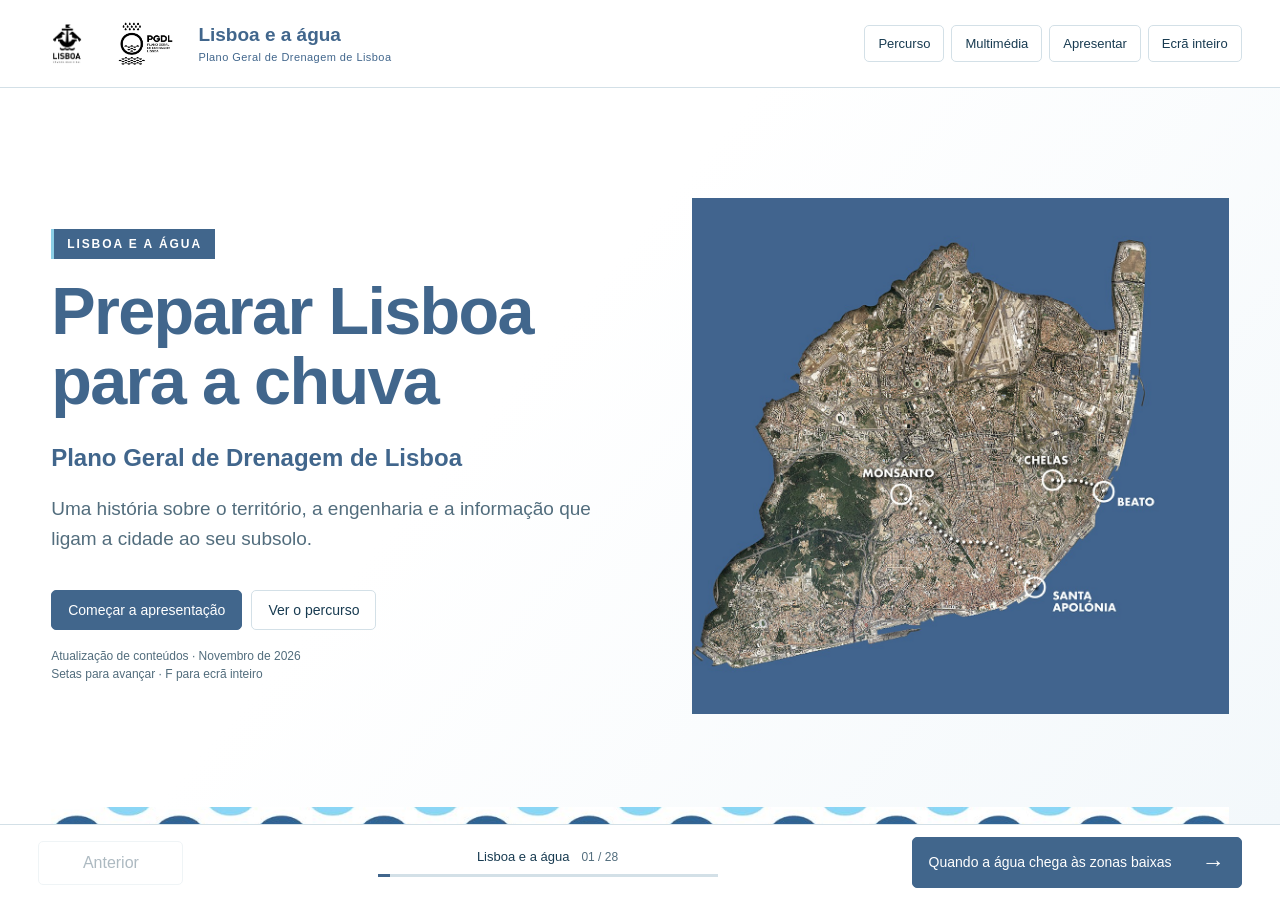
==== commit 708be066: "Dar fluidez ao percurso PGDL e aos detalhes com transições sequenciais" ====
--- a/index.html
+++ b/index.html
@@ -1,12 +1,12 @@
-<!doctype html>
-<html lang="pt-PT"><head><meta charset="utf-8"><meta name="viewport" content="width=device-width,initial-scale=1"><meta name="theme-color" content="#41668c"><meta name="description" content="Uma apresentação do Plano Geral de Drenagem de Lisboa: o desafio das inundações, o sistema hidráulico, a construção e a gestão da informação."><title>PGDL · Preparar Lisboa para a chuva</title><link rel="stylesheet" href="styles/app.css?v=20261113-2"></head><body>
-<a class="skip" href="#stage">Saltar para a apresentação</a>
-<header class="topbar"><a class="brand" href="#inicio" aria-label="Início"><img src="logos/lisboa.jpeg" alt="Câmara Municipal de Lisboa"><img src="logos/pgdl.jpeg" alt="Plano Geral de Drenagem de Lisboa"></a><span class="title-mark">Lisboa e a água<small>Plano Geral de Drenagem de Lisboa</small></span><nav aria-label="Controlos da apresentação"><button id="menu-toggle" aria-controls="journey" aria-expanded="false">Percurso</button><button id="media-open">Multimédia</button><button id="present" aria-pressed="false">Apresentar</button><button id="fullscreen">Ecrã inteiro</button></nav></header>
-<nav id="journey" aria-label="Percurso da apresentação" hidden></nav>
-<main id="stage" class="stage" tabindex="-1"></main>
-<footer class="transport"><button id="prev" aria-label="Passo anterior">Anterior</button><button id="position" aria-label="Abrir o percurso"><span id="act-label"></span><small id="counter"></small><span class="progress"><i id="progress"></i></span></button><button id="next">Começar <span aria-hidden="true">→</span></button></footer>
-<dialog id="detail-dialog" aria-labelledby="detail-title"><div class="dialog-head"><h2 id="detail-title">Detalhe técnico</h2><button data-close="detail-dialog">Fechar</button></div><article id="detail-body"></article></dialog>
-<dialog id="image-dialog" aria-labelledby="image-title"><div class="dialog-head"><h2 id="image-title">Imagem</h2><button data-close="image-dialog">Fechar</button></div><img id="image-full" alt=""><div class="image-controls"><button id="image-prev" aria-label="Imagem anterior">←</button><span id="image-counter"></span><button id="image-next" aria-label="Imagem seguinte">→</button></div></dialog>
-<dialog id="video-dialog" aria-labelledby="video-title"><div class="dialog-head"><h2 id="video-title">Vídeo</h2><button data-close="video-dialog">Fechar</button></div><video id="player" controls playsinline preload="none"></video><p id="video-context"></p><p id="video-status" role="status"></p></dialog>
-<dialog id="media-dialog" aria-labelledby="media-title"><div class="dialog-head"><h2 id="media-title">Ver a obra</h2><button data-close="media-dialog">Fechar</button></div><div class="media-tabs"><button data-media="videos" aria-pressed="true">Vídeos</button><button data-media="images" aria-pressed="false">Imagens e modelos</button></div><div id="media-body"></div></dialog>
-<script src="scripts/data.js?v=20261113-2"></script><script src="scripts/app.js?v=20261113-2"></script></body></html>
+<!doctype html>
+<html lang="pt-PT"><head><meta charset="utf-8"><meta name="viewport" content="width=device-width,initial-scale=1"><meta name="theme-color" content="#41668c"><meta name="description" content="Uma apresentação do Plano Geral de Drenagem de Lisboa: o desafio das inundações, o sistema hidráulico, a construção e a gestão da informação."><title>PGDL · Preparar Lisboa para a chuva</title><link rel="stylesheet" href="styles/app.css?v=20261116-1"><link rel="stylesheet" href="styles/flow.css?v=20261116-2"></head><body>
+<a class="skip" href="#stage">Saltar para a apresentação</a>
+<header class="topbar"><a class="brand" href="#inicio" aria-label="Início"><img src="logos/lisboa.jpeg" alt="Câmara Municipal de Lisboa"><img src="logos/pgdl.jpeg" alt="Plano Geral de Drenagem de Lisboa"></a><span class="title-mark">Lisboa e a água<small>Plano Geral de Drenagem de Lisboa</small></span><nav aria-label="Controlos da apresentação"><button id="menu-toggle" aria-controls="journey" aria-expanded="false">Percurso</button><button id="media-open">Multimédia</button><button id="present" aria-pressed="false">Apresentar</button><button id="fullscreen">Ecrã inteiro</button></nav></header>
+<nav id="journey" aria-label="Percurso da apresentação" hidden></nav>
+<main id="stage" class="stage" tabindex="-1"></main>
+<footer class="transport"><button id="prev" aria-label="Passo anterior">Anterior</button><button id="position" aria-label="Abrir o percurso"><span id="act-label"></span><small id="counter"></small><span class="progress"><i id="progress"></i></span></button><button id="next">Começar <span aria-hidden="true">→</span></button></footer>
+<dialog id="detail-dialog" aria-labelledby="detail-title"><div class="dialog-head"><h2 id="detail-title">Detalhe técnico</h2><button data-close="detail-dialog">Fechar</button></div><article id="detail-body"></article></dialog>
+<dialog id="image-dialog" aria-labelledby="image-title"><div class="dialog-head"><h2 id="image-title">Imagem</h2><button data-close="image-dialog">Fechar</button></div><img id="image-full" alt=""><div class="image-controls"><button id="image-prev" aria-label="Imagem anterior">←</button><span id="image-counter"></span><button id="image-next" aria-label="Imagem seguinte">→</button></div></dialog>
+<dialog id="video-dialog" aria-labelledby="video-title"><div class="dialog-head"><h2 id="video-title">Vídeo</h2><button data-close="video-dialog">Fechar</button></div><video id="player" controls playsinline preload="none"></video><p id="video-context"></p><p id="video-status" role="status"></p></dialog>
+<dialog id="media-dialog" aria-labelledby="media-title"><div class="dialog-head"><h2 id="media-title">Ver a obra</h2><button data-close="media-dialog">Fechar</button></div><div class="media-tabs"><button data-media="videos" aria-pressed="true">Vídeos</button><button data-media="images" aria-pressed="false">Imagens e modelos</button></div><div id="media-body"></div></dialog>
+<script src="scripts/data.js?v=20261116-1"></script><script src="scripts/app.js?v=20261116-1"></script><script src="scripts/flow.js?v=20261116-2"></script></body></html>
--- a/styles/app.css
+++ b/styles/app.css
@@ -1,14 +1,16 @@
-:root{--blue:#41668c;--navy:#183b51;--water:#8bcee6;--light:#eff5f8;--line:#d3e0e7;--muted:#526d7d;--white:#fff;color:var(--navy);background:#fff;font-family:Arial,Helvetica,sans-serif}*{box-sizing:border-box}body{margin:0}button,a,input{touch-action:manipulation}button,input{font:inherit}button{cursor:pointer;background:#fff;border:1px solid var(--line);border-radius:5px;padding:11px 16px;color:var(--navy)}button:hover{background:var(--light)}button:disabled{opacity:.35;cursor:default}button.primary,button[aria-pressed=true],button[aria-selected=true]{background:var(--blue);border-color:var(--blue);color:#fff}button:focus-visible,a:focus-visible,input:focus-visible{outline:3px solid #137baf;outline-offset:4px}a{color:var(--blue);text-underline-offset:4px}h1,h2,h3,p,figure{margin:0}p,li{line-height:1.6}h1,h2{letter-spacing:-.04em;color:var(--blue)}img{max-width:100%;display:block}.skip{position:fixed;top:-100px;left:12px;background:#fff;padding:15px;z-index:100}.skip:focus{top:10px}.topbar{height:88px;display:flex;align-items:center;gap:18px;padding:10px 3vw;background:#fff;border-bottom:1px solid var(--line)}.brand{display:flex;align-items:center;gap:15px;flex-shrink:0}.brand img{width:57px;height:57px;object-fit:contain}.brand img+img{width:70px}.title-mark{color:var(--blue);font-size:19px;font-weight:bold;margin-right:auto}.title-mark small{display:block;margin-top:5px;font-size:11px;font-weight:normal;letter-spacing:.04em}.topbar nav{display:flex;gap:7px}.topbar nav button{font-size:13px;padding:10px 13px}.stage{height:calc(100dvh - 164px);min-height:420px;overflow:auto;outline:0;overscroll-behavior:contain;position:relative}.scene{min-height:100%;max-width:1720px;margin:auto;padding:35px 4vw;display:grid;grid-template-columns:minmax(310px,.88fr) minmax(0,1.2fr);gap:4vw;align-items:center;position:relative;animation:enter .22s ease}.scene>.copy{min-width:0;position:relative;z-index:2}.eyebrow{text-transform:uppercase;font-size:12px;font-weight:bold;letter-spacing:.17em;color:var(--blue);display:block;margin-bottom:18px}.scene h1{font-size:clamp(32px,3.6vw,62px);line-height:1.05;margin-bottom:23px;max-width:820px}.lead{font-size:clamp(19px,1.65vw,25px);line-height:1.5;color:var(--navy);max-width:780px}.points{list-style:none;padding:0;margin:25px 0 0;display:grid;gap:15px;font-size:clamp(17px,1.35vw,21px)}.points li{border-left:3px solid var(--water);padding-left:15px;line-height:1.4}.actions{display:flex;gap:9px;flex-wrap:wrap;margin-top:25px}.actions button{font-size:14px}.date{font-size:12px;line-height:1.5;color:var(--muted);margin-top:17px;max-width:750px}.caption{font-size:12px;line-height:1.4;color:var(--muted);margin-top:10px}.visual{min-width:0;position:relative}.visual img{width:100%;height:auto;max-height:calc(100dvh - 265px);object-fit:contain}.visual figure+figure{margin-top:10px}.visual.pair{display:grid;grid-template-rows:1fr 1fr;gap:12px;align-items:center}.visual.pair img{max-height:calc((100dvh - 295px)/2)}.zoom{padding:0;border:0;border-radius:0;width:100%;background:transparent;cursor:zoom-in;display:block}.zoom:hover{background:transparent}.metrics{display:flex;gap:25px;flex-wrap:wrap;margin-top:28px}.metric{min-width:90px;flex:1;border-top:2px solid var(--water);padding-top:13px}.metric strong{display:block;font-size:clamp(27px,2.3vw,42px);color:var(--blue);line-height:1.1;letter-spacing:-.035em}.metric small{display:block;font-size:13px;line-height:1.45;margin-top:9px;max-width:220px}.scene.cover{grid-template-columns:1.1fr 1fr}.cover h1{font-size:clamp(44px,5.2vw,88px)}.cover .lead{font-size:24px;color:var(--blue);font-weight:bold}.cover .intro{font-size:19px;color:var(--muted);margin-top:18px;max-width:590px;line-height:1.6}.cover .visual{background:var(--blue)}.cover .visual img{max-height:calc(100dvh - 230px)}.cover .actions{margin-top:35px}.wave{position:absolute;bottom:0;left:4vw;right:4vw;width:calc(100% - 8vw);height:17px;object-fit:cover;pointer-events:none}.transport{height:76px;border-top:1px solid var(--line);display:grid;grid-template-columns:145px 1fr minmax(145px,330px);align-items:center;gap:22px;padding:10px 3vw;background:#fff}.transport>button{min-height:44px}.transport #next{background:var(--blue);color:white;border-color:var(--blue);display:flex;justify-content:space-between;align-items:center;gap:15px;text-align:left;font-size:14px}.transport #next span{font-size:23px}.transport #position{padding:3px;background:transparent;border:0;font-size:13px;white-space:nowrap}.transport #position small{margin-left:12px;color:var(--muted);font-size:12px}.progress{display:block;height:3px;width:min(340px,80%);margin:10px auto 0;background:var(--line);overflow:hidden}.progress i{display:block;height:100%;background:var(--blue);transition:width .2s}.play{display:flex;align-items:center;gap:9px}.play i{font-style:normal;font-size:13px}.pillars .visual{counter-reset:pillar}.pillar{display:flex;gap:24px;padding:24px 0;border-bottom:1px solid var(--line);align-items:center;font-size:24px;line-height:1.25}.pillar::before{counter-increment:pillar;content:'0' counter(pillar);font-size:42px;color:var(--water);letter-spacing:-.05em}.pillar:last-child{border:0}.full{grid-template-columns:1fr;align-content:center;gap:25px}.full .copy{max-width:1080px}.full h1{max-width:1200px}.full .lead{max-width:1080px}.full .metrics{margin-top:0;max-width:1050px}.full .bottom{display:flex;justify-content:space-between;align-items:flex-start;gap:30px}.full .actions{margin-top:0;flex-shrink:0}.alt-controls{display:flex;gap:8px;margin-bottom:18px}.alt-controls button{flex:1;text-align:left}.alt-controls small{display:block;margin-top:5px;font-size:12px}.alt-stats{display:grid;grid-template-columns:repeat(3,1fr);gap:16px;margin-top:15px}.alt-stats strong{display:block;font-size:30px;color:var(--blue)}.alt-stats span{display:block;font-size:13px;color:var(--muted);margin-top:5px}.comparison-table{border-collapse:collapse;font-size:16px;width:100%;margin:20px 0}.comparison-table td,.comparison-table th{border-bottom:1px solid var(--line);padding:13px 10px;text-align:left}.comparison-table th{background:var(--light);color:var(--blue)}.map-scene{grid-template-columns:1fr 1.1fr}.map-scene h1{font-size:clamp(32px,3.1vw,50px)}.map-scene .metrics{gap:16px;margin-top:20px}.mapbox{position:relative;border:1px solid var(--line)}.mapbox img{max-height:none;width:100%}.hotspot{position:absolute;transform:translate(-50%,-50%);width:32px;height:32px;padding:0;border-radius:50%;border:2px solid white;background:var(--blue);color:#fff;font-size:13px;font-weight:bold;box-shadow:0 1px 8px #183b5166}.hotspot[aria-pressed=true]{outline:3px solid var(--water);background:var(--navy)}.places{display:flex;flex-wrap:wrap;gap:6px;margin:14px 0}.places button{font-size:11px;padding:7px 9px}.place-caption{display:flex;align-items:center;gap:16px;border-top:2px solid var(--water);padding-top:14px;min-height:74px}.place-caption>div{flex:1}.place-caption strong{display:block;font-size:20px;color:var(--blue)}.place-caption p{font-size:14px;margin-top:6px;line-height:1.45}.place-caption button{font-size:12px;flex-shrink:0}.step-controls{display:flex;flex-wrap:wrap;gap:7px;margin:18px 0}.step-controls button{font-size:13px;padding:10px;flex:1;min-width:80px}.step-copy{min-height:102px;margin-top:22px}.step-copy h2{font-size:24px;margin-bottom:9px}.step-copy p{font-size:18px;line-height:1.5}.hydraulic-wrap{position:relative}.hydraulic-focus{position:absolute;left:40%;top:48%;transform:translate(-50%,-50%);display:grid;place-items:center;width:48px;height:48px;border-radius:50%;border:3px solid var(--blue);box-shadow:0 0 0 6px #8bcee655;background:#ffffffe6;font-weight:bold;font-size:21px;pointer-events:none;transition:left .2s,top .2s}.process{display:flex;align-items:stretch;gap:0;margin-top:26px}.process button{flex:1;padding:24px 18px;border:0;border-radius:0;border-left:2px solid var(--line);background:#fff;text-align:left;min-height:130px;color:var(--navy)}.process button:first-child{border-left:0}.process button[aria-pressed=true]{background:var(--light);color:var(--navy);box-shadow:inset 0 -4px var(--blue)}.process button b{display:block;font-size:20px;color:var(--blue);margin-top:12px}.process button small{font-size:12px;letter-spacing:.1em;color:var(--muted)}.process-note{font-size:21px;line-height:1.5;max-width:1050px;min-height:68px;margin-top:24px}.role-controls{display:flex;gap:7px;margin-top:24px;flex-wrap:wrap}.role-controls button{flex:1;font-size:13px;padding:12px 10px}.role-text{min-height:110px;margin-top:20px}.role-text h2{font-size:25px;margin-bottom:10px}.role-text p{font-size:18px}.timeline{display:grid;grid-template-columns:repeat(6,1fr);gap:0;border-bottom:3px solid var(--water);margin-top:3px}.timeline button{border:0;border-radius:0;padding:18px 14px;text-align:left;background:#fff}.timeline button[aria-selected=true]{background:var(--light);box-shadow:inset 0 -4px var(--blue);color:var(--navy)}.timeline b{display:block;font-size:28px;color:var(--blue);line-height:1.2;margin-bottom:10px}.timeline span{font-size:14px;line-height:1.5}.timeline-note{margin-top:20px;min-height:110px}.timeline-note h2{font-size:28px;margin-bottom:10px}.timeline-note p{font-size:21px;max-width:1000px}.comparebox{width:min(100%,620px);aspect-ratio:1.096;position:relative;margin:auto;overflow:hidden;background:var(--light)}.comparebox img,.compare-front{position:absolute;inset:0;width:100%;height:100%;object-fit:fill;max-height:none}.compare-front{clip-path:inset(0 50% 0 0)}.compare-line{position:absolute;left:50%;top:0;bottom:0;width:3px;background:white;box-shadow:0 0 0 1px var(--blue)}.compare-labels{position:absolute;top:12px;left:10px;right:10px;display:flex;justify-content:space-between;gap:12px}.compare-labels span{font-size:12px;line-height:1.4;color:#fff;background:#183b51e6;padding:7px 10px}.range-label{font-size:13px;display:block;margin-top:12px}input[type=range]{accent-color:var(--blue);width:100%;height:28px}.finance .metric strong{font-size:clamp(55px,7vw,105px)}.finance .metric{border:0;padding-top:0}.finance .metric small{font-size:18px;max-width:600px}.finance .visual{display:grid;gap:18px}.scope{border-top:1px solid var(--line);padding:22px 0}.scope strong{display:block;font-size:24px;color:var(--blue);margin-bottom:8px}.scope p{font-size:17px;line-height:1.5}.closing .visual img{max-height:calc(100dvh - 280px)}.closing h1{font-size:clamp(40px,4.4vw,72px)}.closing .official{font-size:12px;display:inline-block;margin-top:18px}#journey{position:fixed;z-index:25;top:87px;right:2vw;width:min(760px,96vw);max-height:calc(100dvh - 180px);overflow:auto;background:white;border:1px solid var(--line);box-shadow:0 20px 70px #17364d40;padding:18px}#journey:not([hidden]){display:grid;grid-template-columns:1fr 1fr;gap:0 20px}#journey h2{font-size:16px;letter-spacing:0;margin:15px 0 10px}#journey button{display:block;width:100%;text-align:left;font-size:14px;line-height:1.35;border:0;border-radius:0;padding:10px 12px}#journey button[aria-current=true]{background:var(--light);box-shadow:inset 3px 0 var(--blue)}#journey button small{display:inline-block;width:28px;color:var(--muted);font-size:11px}dialog{width:min(1120px,95vw);max-height:92dvh;overflow:auto;border:0;border-radius:7px;padding:26px;color:var(--navy);box-shadow:0 20px 90px #0005}dialog::backdrop{background:#143246df}.dialog-head{display:flex;align-items:flex-start;gap:20px;position:sticky;top:-26px;z-index:5;background:#fff;padding:10px 0 18px;border-bottom:1px solid var(--line);margin-bottom:23px}.dialog-head h2{flex:1;font-size:28px;letter-spacing:-.03em;line-height:1.2}.dialog-head button{flex-shrink:0;font-size:14px}#detail-body{font-size:20px;line-height:1.6}#detail-body p{margin-bottom:20px}#detail-body h3{font-size:25px;color:var(--blue);margin:0 0 18px}#detail-body .detail-gallery{display:grid;grid-template-columns:1fr 1fr;gap:18px;margin-top:24px}#detail-body img{width:100%;height:270px;object-fit:contain;background:var(--light)}#image-dialog{width:96vw;text-align:center}#image-full{max-height:72dvh;max-width:100%;margin:auto;object-fit:contain}.image-controls{display:flex;align-items:center;justify-content:center;gap:18px;margin-top:16px;font-size:13px}.image-controls button{padding:8px 18px}#player{width:100%;max-height:65dvh;background:#000}#video-context{font-size:14px;line-height:1.5;color:var(--muted);margin-top:14px}#video-status{font-size:15px;margin-top:15px}#video-status:empty{display:none}.media-tabs{display:flex;gap:8px;margin-bottom:24px}.media-grid{display:grid;grid-template-columns:repeat(3,1fr);gap:24px}.media-grid section{min-width:0}.media-grid button{padding:0;border:0;background:transparent;width:100%;text-align:left}.media-grid img{height:160px;object-fit:contain;width:100%;background:var(--light)}.media-grid strong{display:block;font-size:16px;line-height:1.3;color:var(--blue);margin-top:12px}.media-grid small{display:block;font-size:12px;line-height:1.5;color:var(--muted);margin-top:6px}.presenting .topbar{height:68px}.presenting .brand img{height:43px}.presenting .title-mark small{display:none}.presenting #journey{top:67px}.presenting .stage{height:calc(100dvh - 144px)}.presenting .scene{padding-top:24px;padding-bottom:24px}.presenting .lead{font-size:clamp(21px,1.8vw,28px)}
-@keyframes enter{from{opacity:.4;transform:translateX(10px)}to{opacity:1;transform:translateX(0)}}@media(prefers-reduced-motion:reduce){*,*::before,*::after{animation:none!important;transition:none!important;scroll-behavior:auto!important}}
-@media(max-height:800px) and (min-width:901px){.scene{padding-top:25px;padding-bottom:25px;gap:3vw}.scene h1{font-size:clamp(31px,3.1vw,49px);margin-bottom:17px}.scene .lead{font-size:20px}.eyebrow{margin-bottom:14px}.points{margin-top:18px;gap:12px;font-size:17px}.metrics{margin-top:20px;gap:18px}.metric strong{font-size:31px}.metric small{font-size:12px}.actions{margin-top:20px}.cover h1{font-size:58px}.cover .lead{font-size:22px}.cover .intro{font-size:17px}.process button{min-height:108px;padding:14px}.process-note{font-size:19px}.step-copy{min-height:90px}.step-copy p{font-size:17px}.pillar{padding:19px 0;font-size:21px}.timeline-note{min-height:90px}.timeline-note p{font-size:19px}.finance .metric strong{font-size:75px}}
-@media(max-width:1150px){.title-mark{display:none}.brand{margin-right:auto}.scene{gap:3vw;grid-template-columns:minmax(270px,.9fr) minmax(0,1.1fr)}.scene h1{font-size:40px}.lead{font-size:20px}.metrics{gap:15px}.metric strong{font-size:30px}.metric small{font-size:12px}.map-scene .metrics{display:none}.cover h1{font-size:60px}.cover .intro{font-size:18px}.timeline{grid-template-columns:repeat(6,1fr)}.timeline button{padding:15px 9px}.timeline b{font-size:23px}.timeline span{font-size:12px}.full{grid-template-columns:1fr}}
-@media(max-width:900px){.stage{height:auto;min-height:calc(100dvh - 150px);overflow:visible;padding-bottom:85px}.topbar{height:75px;padding:8px 18px;gap:10px;position:sticky;top:0;z-index:20;background:#fffffff5;backdrop-filter:blur(10px)}.brand{gap:9px}.brand img{width:43px;height:45px}.brand img+img{width:51px}.topbar nav{gap:5px}.topbar nav button{font-size:12px;padding:9px 10px}.topbar #fullscreen{display:none}.scene,.scene.cover,.scene.map-scene{grid-template-columns:1fr;gap:25px;min-height:0;padding:30px 24px}.scene h1{font-size:42px;max-width:750px}.scene.cover h1{font-size:56px}.scene .visual img{max-height:55dvh;object-fit:contain}.scene .visual.pair{grid-template-columns:1fr 1fr;grid-template-rows:auto;gap:12px}.scene .visual.pair img{max-height:300px}.scene .copy{max-width:750px}.cover .visual{max-width:600px}.scene .lead{font-size:22px}.wave{display:none}.transport{position:fixed;z-index:22;bottom:0;width:100%;height:75px;grid-template-columns:90px 1fr 125px;gap:10px;padding:10px 15px;box-shadow:0 -5px 20px #17334c08}.transport #next{font-size:12px;padding:10px}.transport #next .next-name{max-height:34px;overflow:hidden}.transport #prev{font-size:12px;padding:10px}.transport #position{font-size:11px}.transport #position small{display:block;margin:5px 0 0}.progress{margin-top:5px}.full .bottom{flex-direction:column}.process{flex-wrap:wrap}.process button{min-width:40%;border-bottom:1px solid var(--line);padding:18px 14px;min-height:110px}.process-note{font-size:20px;min-height:90px}.timeline{grid-template-columns:repeat(3,1fr)}.timeline button{padding:15px}.timeline span{font-size:13px}.timeline-note{min-height:135px}.full .metrics{margin-top:20px}.map-scene .metrics{display:flex}.mapbox img{max-height:none!important}.mapbox{max-width:780px}.place-caption{align-items:flex-start}.scene .visual .comparebox img{max-height:none}.comparebox{max-width:590px}.presenting .stage{height:auto}.presenting .scene{padding-top:24px}.presenting .lead{font-size:22px}.presenting .topbar{height:68px}#journey{top:74px}.media-grid{grid-template-columns:repeat(2,1fr)}.finance .metric strong{font-size:65px}}
-@media(max-width:520px){.topbar{padding:8px 12px}.topbar #media-open{display:none}.brand img{width:37px;height:42px}.brand img+img{width:46px}.topbar nav button{font-size:11px}.scene,.scene.cover,.scene.map-scene{padding:27px 20px;gap:24px}.scene h1{font-size:36px}.scene.cover h1{font-size:47px}.scene .lead{font-size:20px}.cover .intro{font-size:17px}.metrics{gap:17px}.metric{min-width:100px}.metric strong{font-size:30px}.metric small{font-size:12px}.actions{gap:8px}.actions button{font-size:13px;padding:10px 12px}.scene .visual.pair{grid-template-columns:1fr}.scene .visual.pair img{max-height:37dvh}.map-scene .metrics{display:none}.hotspot{width:26px;height:26px;font-size:11px}.places button{font-size:11px}.place-caption strong{font-size:19px}.place-caption p{font-size:13px}.place-caption button{font-size:11px;padding:9px}.transport{grid-template-columns:74px 1fr 110px;gap:8px;padding:9px 10px}.transport #next{font-size:11px}.transport #position{white-space:normal;line-height:1.25}.transport #next span[aria-hidden]{font-size:20px}.alt-stats{gap:10px}.alt-stats strong{font-size:25px}.alt-stats span{font-size:12px}.step-controls button{min-width:60px;font-size:11px}.hydraulic-focus{width:30px;height:30px;font-size:15px;border-width:2px;box-shadow:0 0 0 4px #8bcee655}.step-copy{min-height:125px}.step-copy h2{font-size:23px}.step-copy p{font-size:17px}.process button b{font-size:18px}.process-note{font-size:18px}.timeline button{padding:13px 8px}.timeline b{font-size:24px}.timeline-note p{font-size:19px}.timeline-note h2{font-size:26px}#journey:not([hidden]){grid-template-columns:1fr}#journey{right:2vw;padding:12px;max-height:calc(100dvh - 160px)}dialog{padding:18px;max-height:95dvh}.dialog-head{top:-18px;gap:10px}.dialog-head h2{font-size:24px}.dialog-head button{font-size:12px;padding:9px 13px}#detail-body{font-size:18px}#detail-body .detail-gallery{grid-template-columns:1fr}#detail-body img{height:auto;max-height:300px}.comparison-table{font-size:14px}.comparison-table td,.comparison-table th{padding:12px 7px}.media-grid{gap:20px 12px}.media-grid img{height:120px}.media-grid strong{font-size:14px}.media-grid small{font-size:11px}.range-label{font-size:12px}.compare-labels span{font-size:10px;padding:5px 7px}.closing .official{font-size:12px}.finance .metric small{font-size:15px}}
-.transport #next .next-name{font-size:14px;line-height:1.2}.transport #next>span[aria-hidden]{font-size:23px}.full .process,.full .process-note,.full .timeline,.full .timeline-note{margin-top:0}.timeline button{min-width:0}.timeline span{overflow-wrap:anywhere}
-@media(min-width:901px){.comparebox{width:min(100%,calc((100dvh - 360px)*1.096))}.decisions .copy{display:grid;grid-template-columns:minmax(0,1fr) 250px;column-gap:40px;max-width:1300px}.decisions .copy>.eyebrow,.decisions .copy>h1,.decisions .copy>.lead{grid-column:1}.decisions .copy>.metrics{grid-column:2;grid-row:2 / span 2;margin-top:0;align-self:center}.decisions .copy .metric{min-width:80px}.decisions .copy .metric strong{font-size:42px}}
-@media(max-height:800px) and (min-width:901px){.full{gap:18px}.full h1{font-size:42px}.full .process button{min-height:92px;padding:12px}.full .process-note{min-height:0;font-size:18px}.full .timeline-note{min-height:0}.full .date{margin-top:0}.alt-stats{margin-top:12px}.alt-controls{margin-bottom:12px}}
-@media(max-width:900px){.timeline{grid-template-columns:repeat(3,minmax(0,1fr))}.transport #next .next-name{font-size:12px}.full .process-note{margin-top:12px}.full .timeline-note{margin-top:16px}}
-@media(max-width:520px){.transport #next .next-name{font-size:11px}.transport #next>span[aria-hidden]{font-size:20px}}
-@media print{.topbar,.transport,#journey,button,dialog{display:none!important}.stage{height:auto;padding:0;overflow:visible}.scene{display:block;padding:0}.visual{margin-top:30px}.scene h1{font-size:36pt}.lead{font-size:20pt}.points{font-size:16pt}}
-.scene.timeline{margin:0;grid-template-columns:1fr}
+:root{--blue:#41668c;--navy:#183b51;--water:#8bcee6;--light:#eff5f8;--line:#d3e0e7;--muted:#526d7d;--white:#fff;color:var(--navy);background:#fff;font-family:Arial,Helvetica,sans-serif}*{box-sizing:border-box}body{margin:0}button,a,input{touch-action:manipulation}button,input{font:inherit}button{cursor:pointer;background:#fff;border:1px solid var(--line);border-radius:5px;padding:11px 16px;color:var(--navy)}button:hover{background:var(--light)}button:disabled{opacity:.35;cursor:default}button.primary,button[aria-pressed=true],button[aria-selected=true]{background:var(--blue);border-color:var(--blue);color:#fff}button:focus-visible,a:focus-visible,input:focus-visible{outline:3px solid #137baf;outline-offset:4px}a{color:var(--blue);text-underline-offset:4px}h1,h2,h3,p,figure{margin:0}p,li{line-height:1.6}h1,h2{letter-spacing:-.04em;color:var(--blue)}img{max-width:100%;display:block}.skip{position:fixed;top:-100px;left:12px;background:#fff;padding:15px;z-index:100}.skip:focus{top:10px}.topbar{height:88px;display:flex;align-items:center;gap:18px;padding:10px 3vw;background:#fff;border-bottom:1px solid var(--line)}.brand{display:flex;align-items:center;gap:15px;flex-shrink:0}.brand img{width:57px;height:57px;object-fit:contain}.brand img+img{width:70px}.title-mark{color:var(--blue);font-size:19px;font-weight:bold;margin-right:auto}.title-mark small{display:block;margin-top:5px;font-size:11px;font-weight:normal;letter-spacing:.04em}.topbar nav{display:flex;gap:7px}.topbar nav button{font-size:13px;padding:10px 13px}.stage{height:calc(100dvh - 164px);min-height:420px;overflow:auto;outline:0;overscroll-behavior:contain;position:relative}.scene{min-height:100%;max-width:1720px;margin:auto;padding:35px 4vw;display:grid;grid-template-columns:minmax(310px,.88fr) minmax(0,1.2fr);gap:4vw;align-items:center;position:relative;animation:enter .22s ease}.scene>.copy{min-width:0;position:relative;z-index:2}.eyebrow{text-transform:uppercase;font-size:12px;font-weight:bold;letter-spacing:.17em;color:var(--blue);display:block;margin-bottom:18px}.scene h1{font-size:clamp(32px,3.6vw,62px);line-height:1.05;margin-bottom:23px;max-width:820px}.lead{font-size:clamp(19px,1.65vw,25px);line-height:1.5;color:var(--navy);max-width:780px}.points{list-style:none;padding:0;margin:25px 0 0;display:grid;gap:15px;font-size:clamp(17px,1.35vw,21px)}.points li{border-left:3px solid var(--water);padding-left:15px;line-height:1.4}.actions{display:flex;gap:9px;flex-wrap:wrap;margin-top:25px}.actions button{font-size:14px}.date{font-size:12px;line-height:1.5;color:var(--muted);margin-top:17px;max-width:750px}.caption{font-size:12px;line-height:1.4;color:var(--muted);margin-top:10px}.visual{min-width:0;position:relative}.visual img{width:100%;height:auto;max-height:calc(100dvh - 265px);object-fit:contain}.visual figure+figure{margin-top:10px}.visual.pair{display:grid;grid-template-rows:1fr 1fr;gap:12px;align-items:center}.visual.pair img{max-height:calc((100dvh - 295px)/2)}.zoom{padding:0;border:0;border-radius:0;width:100%;background:transparent;cursor:zoom-in;display:block}.zoom:hover{background:transparent}.metrics{display:flex;gap:25px;flex-wrap:wrap;margin-top:28px}.metric{min-width:90px;flex:1;border-top:2px solid var(--water);padding-top:13px}.metric strong{display:block;font-size:clamp(27px,2.3vw,42px);color:var(--blue);line-height:1.1;letter-spacing:-.035em}.metric small{display:block;font-size:13px;line-height:1.45;margin-top:9px;max-width:220px}.scene.cover{grid-template-columns:1.1fr 1fr}.cover h1{font-size:clamp(44px,5.2vw,88px)}.cover .lead{font-size:24px;color:var(--blue);font-weight:bold}.cover .intro{font-size:19px;color:var(--muted);margin-top:18px;max-width:590px;line-height:1.6}.cover .visual{background:var(--blue)}.cover .visual img{max-height:calc(100dvh - 230px)}.cover .actions{margin-top:35px}.wave{position:absolute;bottom:0;left:4vw;right:4vw;width:calc(100% - 8vw);height:17px;object-fit:cover;pointer-events:none}.transport{height:76px;border-top:1px solid var(--line);display:grid;grid-template-columns:145px 1fr minmax(145px,330px);align-items:center;gap:22px;padding:10px 3vw;background:#fff}.transport>button{min-height:44px}.transport #next{background:var(--blue);color:white;border-color:var(--blue);display:flex;justify-content:space-between;align-items:center;gap:15px;text-align:left;font-size:14px}.transport #next span{font-size:23px}.transport #position{padding:3px;background:transparent;border:0;font-size:13px;white-space:nowrap}.transport #position small{margin-left:12px;color:var(--muted);font-size:12px}.progress{display:block;height:3px;width:min(340px,80%);margin:10px auto 0;background:var(--line);overflow:hidden}.progress i{display:block;height:100%;background:var(--blue);transition:width .2s}.play{display:flex;align-items:center;gap:9px}.play i{font-style:normal;font-size:13px}.pillars .visual{counter-reset:pillar}.pillar{display:flex;gap:24px;padding:24px 0;border-bottom:1px solid var(--line);align-items:center;font-size:24px;line-height:1.25}.pillar::before{counter-increment:pillar;content:'0' counter(pillar);font-size:42px;color:var(--water);letter-spacing:-.05em}.pillar:last-child{border:0}.full{grid-template-columns:1fr;align-content:center;gap:25px}.full .copy{max-width:1080px}.full h1{max-width:1200px}.full .lead{max-width:1080px}.full .metrics{margin-top:0;max-width:1050px}.full .bottom{display:flex;justify-content:space-between;align-items:flex-start;gap:30px}.full .actions{margin-top:0;flex-shrink:0}.alt-controls{display:flex;gap:8px;margin-bottom:18px}.alt-controls button{flex:1;text-align:left}.alt-controls small{display:block;margin-top:5px;font-size:12px}.alt-stats{display:grid;grid-template-columns:repeat(3,1fr);gap:16px;margin-top:15px}.alt-stats strong{display:block;font-size:30px;color:var(--blue)}.alt-stats span{display:block;font-size:13px;color:var(--muted);margin-top:5px}.comparison-table{border-collapse:collapse;font-size:16px;width:100%;margin:20px 0}.comparison-table td,.comparison-table th{border-bottom:1px solid var(--line);padding:13px 10px;text-align:left}.comparison-table th{background:var(--light);color:var(--blue)}.map-scene{grid-template-columns:1fr 1.1fr}.map-scene h1{font-size:clamp(32px,3.1vw,50px)}.map-scene .metrics{gap:16px;margin-top:20px}.mapbox{position:relative;border:1px solid var(--line)}.mapbox img{max-height:none;width:100%}.hotspot{position:absolute;transform:translate(-50%,-50%);width:32px;height:32px;padding:0;border-radius:50%;border:2px solid white;background:var(--blue);color:#fff;font-size:13px;font-weight:bold;box-shadow:0 1px 8px #183b5166}.hotspot[aria-pressed=true]{outline:3px solid var(--water);background:var(--navy)}.places{display:flex;flex-wrap:wrap;gap:6px;margin:14px 0}.places button{font-size:11px;padding:7px 9px}.place-caption{display:flex;align-items:center;gap:16px;border-top:2px solid var(--water);padding-top:14px;min-height:74px}.place-caption>div{flex:1}.place-caption strong{display:block;font-size:20px;color:var(--blue)}.place-caption p{font-size:14px;margin-top:6px;line-height:1.45}.place-caption button{font-size:12px;flex-shrink:0}.step-controls{display:flex;flex-wrap:wrap;gap:7px;margin:18px 0}.step-controls button{font-size:13px;padding:10px;flex:1;min-width:80px}.step-copy{min-height:102px;margin-top:22px}.step-copy h2{font-size:24px;margin-bottom:9px}.step-copy p{font-size:18px;line-height:1.5}.hydraulic-wrap{position:relative}.hydraulic-focus{position:absolute;left:40%;top:48%;transform:translate(-50%,-50%);display:grid;place-items:center;width:48px;height:48px;border-radius:50%;border:3px solid var(--blue);box-shadow:0 0 0 6px #8bcee655;background:#ffffffe6;font-weight:bold;font-size:21px;pointer-events:none;transition:left .2s,top .2s}.process{display:flex;align-items:stretch;gap:0;margin-top:26px}.process button{flex:1;padding:24px 18px;border:0;border-radius:0;border-left:2px solid var(--line);background:#fff;text-align:left;min-height:130px;color:var(--navy)}.process button:first-child{border-left:0}.process button[aria-pressed=true]{background:var(--light);color:var(--navy);box-shadow:inset 0 -4px var(--blue)}.process button b{display:block;font-size:20px;color:var(--blue);margin-top:12px}.process button small{font-size:12px;letter-spacing:.1em;color:var(--muted)}.process-note{font-size:21px;line-height:1.5;max-width:1050px;min-height:68px;margin-top:24px}.role-controls{display:flex;gap:7px;margin-top:24px;flex-wrap:wrap}.role-controls button{flex:1;font-size:13px;padding:12px 10px}.role-text{min-height:110px;margin-top:20px}.role-text h2{font-size:25px;margin-bottom:10px}.role-text p{font-size:18px}.timeline{display:grid;grid-template-columns:repeat(6,1fr);gap:0;border-bottom:3px solid var(--water);margin-top:3px}.timeline button{border:0;border-radius:0;padding:18px 14px;text-align:left;background:#fff}.timeline button[aria-selected=true]{background:var(--light);box-shadow:inset 0 -4px var(--blue);color:var(--navy)}.timeline b{display:block;font-size:28px;color:var(--blue);line-height:1.2;margin-bottom:10px}.timeline span{font-size:14px;line-height:1.5}.timeline-note{margin-top:20px;min-height:110px}.timeline-note h2{font-size:28px;margin-bottom:10px}.timeline-note p{font-size:21px;max-width:1000px}.comparebox{width:min(100%,620px);aspect-ratio:1.096;position:relative;margin:auto;overflow:hidden;background:var(--light)}.comparebox img,.compare-front{position:absolute;inset:0;width:100%;height:100%;object-fit:fill;max-height:none}.compare-front{clip-path:inset(0 50% 0 0)}.compare-line{position:absolute;left:50%;top:0;bottom:0;width:3px;background:white;box-shadow:0 0 0 1px var(--blue)}.compare-labels{position:absolute;top:12px;left:10px;right:10px;display:flex;justify-content:space-between;gap:12px}.compare-labels span{font-size:12px;line-height:1.4;color:#fff;background:#183b51e6;padding:7px 10px}.range-label{font-size:13px;display:block;margin-top:12px}input[type=range]{accent-color:var(--blue);width:100%;height:28px}.finance .metric strong{font-size:clamp(55px,7vw,105px)}.finance .metric{border:0;padding-top:0}.finance .metric small{font-size:18px;max-width:600px}.finance .visual{display:grid;gap:18px}.scope{border-top:1px solid var(--line);padding:22px 0}.scope strong{display:block;font-size:24px;color:var(--blue);margin-bottom:8px}.scope p{font-size:17px;line-height:1.5}.closing .visual img{max-height:calc(100dvh - 280px)}.closing h1{font-size:clamp(40px,4.4vw,72px)}.closing .official{font-size:12px;display:inline-block;margin-top:18px}#journey{position:fixed;z-index:25;top:87px;right:2vw;width:min(760px,96vw);max-height:calc(100dvh - 180px);overflow:auto;background:white;border:1px solid var(--line);box-shadow:0 20px 70px #17364d40;padding:18px}#journey:not([hidden]){display:grid;grid-template-columns:1fr 1fr;gap:0 20px}#journey h2{font-size:16px;letter-spacing:0;margin:15px 0 10px}#journey button{display:block;width:100%;text-align:left;font-size:14px;line-height:1.35;border:0;border-radius:0;padding:10px 12px}#journey button[aria-current=true]{background:var(--light);box-shadow:inset 3px 0 var(--blue)}#journey button small{display:inline-block;width:28px;color:var(--muted);font-size:11px}dialog{width:min(1120px,95vw);max-height:92dvh;overflow:auto;border:0;border-radius:7px;padding:26px;color:var(--navy);box-shadow:0 20px 90px #0005}dialog::backdrop{background:#143246df}.dialog-head{display:flex;align-items:flex-start;gap:20px;position:sticky;top:-26px;z-index:5;background:#fff;padding:10px 0 18px;border-bottom:1px solid var(--line);margin-bottom:23px}.dialog-head h2{flex:1;font-size:28px;letter-spacing:-.03em;line-height:1.2}.dialog-head button{flex-shrink:0;font-size:14px}#detail-body{font-size:20px;line-height:1.6}#detail-body p{margin-bottom:20px}#detail-body h3{font-size:25px;color:var(--blue);margin:0 0 18px}#detail-body .detail-gallery{display:grid;grid-template-columns:1fr 1fr;gap:18px;margin-top:24px}#detail-body img{width:100%;height:270px;object-fit:contain;background:var(--light)}#image-dialog{width:96vw;text-align:center}#image-full{max-height:72dvh;max-width:100%;margin:auto;object-fit:contain}.image-controls{display:flex;align-items:center;justify-content:center;gap:18px;margin-top:16px;font-size:13px}.image-controls button{padding:8px 18px}#player{width:100%;max-height:65dvh;background:#000}#video-context{font-size:14px;line-height:1.5;color:var(--muted);margin-top:14px}#video-status{font-size:15px;margin-top:15px}#video-status:empty{display:none}.media-tabs{display:flex;gap:8px;margin-bottom:24px}.media-grid{display:grid;grid-template-columns:repeat(3,1fr);gap:24px}.media-grid section{min-width:0}.media-grid button{padding:0;border:0;background:transparent;width:100%;text-align:left}.media-grid img{height:160px;object-fit:contain;width:100%;background:var(--light)}.media-grid strong{display:block;font-size:16px;line-height:1.3;color:var(--blue);margin-top:12px}.media-grid small{display:block;font-size:12px;line-height:1.5;color:var(--muted);margin-top:6px}.presenting .topbar{height:68px}.presenting .brand img{height:43px}.presenting .title-mark small{display:none}.presenting #journey{top:67px}.presenting .stage{height:calc(100dvh - 144px)}.presenting .scene{padding-top:24px;padding-bottom:24px}.presenting .lead{font-size:clamp(21px,1.8vw,28px)}
+@keyframes enter{from{opacity:.4;transform:translateX(10px)}to{opacity:1;transform:translateX(0)}}@media(prefers-reduced-motion:reduce){*,*::before,*::after{animation:none!important;transition:none!important;scroll-behavior:auto!important}}
+@media(max-height:800px) and (min-width:901px){.scene{padding-top:25px;padding-bottom:25px;gap:3vw}.scene h1{font-size:clamp(31px,3.1vw,49px);margin-bottom:17px}.scene .lead{font-size:20px}.eyebrow{margin-bottom:14px}.points{margin-top:18px;gap:12px;font-size:17px}.metrics{margin-top:20px;gap:18px}.metric strong{font-size:31px}.metric small{font-size:12px}.actions{margin-top:20px}.cover h1{font-size:58px}.cover .lead{font-size:22px}.cover .intro{font-size:17px}.process button{min-height:108px;padding:14px}.process-note{font-size:19px}.step-copy{min-height:90px}.step-copy p{font-size:17px}.pillar{padding:19px 0;font-size:21px}.timeline-note{min-height:90px}.timeline-note p{font-size:19px}.finance .metric strong{font-size:75px}}
+@media(max-width:1150px){.title-mark{display:none}.brand{margin-right:auto}.scene{gap:3vw;grid-template-columns:minmax(270px,.9fr) minmax(0,1.1fr)}.scene h1{font-size:40px}.lead{font-size:20px}.metrics{gap:15px}.metric strong{font-size:30px}.metric small{font-size:12px}.map-scene .metrics{display:none}.cover h1{font-size:60px}.cover .intro{font-size:18px}.timeline{grid-template-columns:repeat(6,1fr)}.timeline button{padding:15px 9px}.timeline b{font-size:23px}.timeline span{font-size:12px}.full{grid-template-columns:1fr}}
+@media(max-width:900px){.stage{height:auto;min-height:calc(100dvh - 150px);overflow:visible;padding-bottom:85px}.topbar{height:75px;padding:8px 18px;gap:10px;position:sticky;top:0;z-index:20;background:#fffffff5;backdrop-filter:blur(10px)}.brand{gap:9px}.brand img{width:43px;height:45px}.brand img+img{width:51px}.topbar nav{gap:5px}.topbar nav button{font-size:12px;padding:9px 10px}.topbar #fullscreen{display:none}.scene,.scene.cover,.scene.map-scene{grid-template-columns:1fr;gap:25px;min-height:0;padding:30px 24px}.scene h1{font-size:42px;max-width:750px}.scene.cover h1{font-size:56px}.scene .visual img{max-height:55dvh;object-fit:contain}.scene .visual.pair{grid-template-columns:1fr 1fr;grid-template-rows:auto;gap:12px}.scene .visual.pair img{max-height:300px}.scene .copy{max-width:750px}.cover .visual{max-width:600px}.scene .lead{font-size:22px}.wave{display:none}.transport{position:fixed;z-index:22;bottom:0;width:100%;height:75px;grid-template-columns:90px 1fr 125px;gap:10px;padding:10px 15px;box-shadow:0 -5px 20px #17334c08}.transport #next{font-size:12px;padding:10px}.transport #next .next-name{max-height:34px;overflow:hidden}.transport #prev{font-size:12px;padding:10px}.transport #position{font-size:11px}.transport #position small{display:block;margin:5px 0 0}.progress{margin-top:5px}.full .bottom{flex-direction:column}.process{flex-wrap:wrap}.process button{min-width:40%;border-bottom:1px solid var(--line);padding:18px 14px;min-height:110px}.process-note{font-size:20px;min-height:90px}.timeline{grid-template-columns:repeat(3,1fr)}.timeline button{padding:15px}.timeline span{font-size:13px}.timeline-note{min-height:135px}.full .metrics{margin-top:20px}.map-scene .metrics{display:flex}.mapbox img{max-height:none!important}.mapbox{max-width:780px}.place-caption{align-items:flex-start}.scene .visual .comparebox img{max-height:none}.comparebox{max-width:590px}.presenting .stage{height:auto}.presenting .scene{padding-top:24px}.presenting .lead{font-size:22px}.presenting .topbar{height:68px}#journey{top:74px}.media-grid{grid-template-columns:repeat(2,1fr)}.finance .metric strong{font-size:65px}}
+@media(max-width:520px){.topbar{padding:8px 12px}.topbar #media-open{display:none}.brand img{width:37px;height:42px}.brand img+img{width:46px}.topbar nav button{font-size:11px}.scene,.scene.cover,.scene.map-scene{padding:27px 20px;gap:24px}.scene h1{font-size:36px}.scene.cover h1{font-size:47px}.scene .lead{font-size:20px}.cover .intro{font-size:17px}.metrics{gap:17px}.metric{min-width:100px}.metric strong{font-size:30px}.metric small{font-size:12px}.actions{gap:8px}.actions button{font-size:13px;padding:10px 12px}.scene .visual.pair{grid-template-columns:1fr}.scene .visual.pair img{max-height:37dvh}.map-scene .metrics{display:none}.hotspot{width:26px;height:26px;font-size:11px}.places button{font-size:11px}.place-caption strong{font-size:19px}.place-caption p{font-size:13px}.place-caption button{font-size:11px;padding:9px}.transport{grid-template-columns:74px 1fr 110px;gap:8px;padding:9px 10px}.transport #next{font-size:11px}.transport #position{white-space:normal;line-height:1.25}.transport #next span[aria-hidden]{font-size:20px}.alt-stats{gap:10px}.alt-stats strong{font-size:25px}.alt-stats span{font-size:12px}.step-controls button{min-width:60px;font-size:11px}.hydraulic-focus{width:30px;height:30px;font-size:15px;border-width:2px;box-shadow:0 0 0 4px #8bcee655}.step-copy{min-height:125px}.step-copy h2{font-size:23px}.step-copy p{font-size:17px}.process button b{font-size:18px}.process-note{font-size:18px}.timeline button{padding:13px 8px}.timeline b{font-size:24px}.timeline-note p{font-size:19px}.timeline-note h2{font-size:26px}#journey:not([hidden]){grid-template-columns:1fr}#journey{right:2vw;padding:12px;max-height:calc(100dvh - 160px)}dialog{padding:18px;max-height:95dvh}.dialog-head{top:-18px;gap:10px}.dialog-head h2{font-size:24px}.dialog-head button{font-size:12px;padding:9px 13px}#detail-body{font-size:18px}#detail-body .detail-gallery{grid-template-columns:1fr}#detail-body img{height:auto;max-height:300px}.comparison-table{font-size:14px}.comparison-table td,.comparison-table th{padding:12px 7px}.media-grid{gap:20px 12px}.media-grid img{height:120px}.media-grid strong{font-size:14px}.media-grid small{font-size:11px}.range-label{font-size:12px}.compare-labels span{font-size:10px;padding:5px 7px}.closing .official{font-size:12px}.finance .metric small{font-size:15px}}
+.transport #next .next-name{font-size:14px;line-height:1.2}.transport #next>span[aria-hidden]{font-size:23px}.full .process,.full .process-note,.full .timeline,.full .timeline-note{margin-top:0}.timeline button{min-width:0}.timeline span{overflow-wrap:anywhere}
+@media(min-width:901px){.comparebox{width:min(100%,calc((100dvh - 360px)*1.096))}.decisions .copy{display:grid;grid-template-columns:minmax(0,1fr) 250px;column-gap:40px;max-width:1300px}.decisions .copy>.eyebrow,.decisions .copy>h1,.decisions .copy>.lead{grid-column:1}.decisions .copy>.metrics{grid-column:2;grid-row:2 / span 2;margin-top:0;align-self:center}.decisions .copy .metric{min-width:80px}.decisions .copy .metric strong{font-size:42px}}
+@media(max-height:800px) and (min-width:901px){.full{gap:18px}.full h1{font-size:42px}.full .process button{min-height:92px;padding:12px}.full .process-note{min-height:0;font-size:18px}.full .timeline-note{min-height:0}.full .date{margin-top:0}.alt-stats{margin-top:12px}.alt-controls{margin-bottom:12px}}
+@media(max-width:900px){.timeline{grid-template-columns:repeat(3,minmax(0,1fr))}.transport #next .next-name{font-size:12px}.full .process-note{margin-top:12px}.full .timeline-note{margin-top:16px}}
+@media(max-width:520px){.transport #next .next-name{font-size:11px}.transport #next>span[aria-hidden]{font-size:20px}}
+@media print{.topbar,.transport,#journey,button,dialog{display:none!important}.stage{height:auto;padding:0;overflow:visible}.scene{display:block;padding:0}.visual{margin-top:30px}.scene h1{font-size:36pt}.lead{font-size:20pt}.points{font-size:16pt}}
+.scene.timeline{margin:0;grid-template-columns:1fr}
+
 
+#detail-dialog{width:min(1180px,96vw)}.technical-slide{display:grid;grid-template-columns:minmax(0,1fr) minmax(0,1fr);gap:30px;align-items:center;min-height:440px}.technical-copy{font-size:19px;line-height:1.6}.technical-copy h3{font-size:28px}.technical-copy li{margin-bottom:10px}.technical-visual img{width:100%;max-height:52vh;object-fit:contain}.technical-nav{display:flex;justify-content:space-between;align-items:center;position:sticky;bottom:-1px;background:white;padding:18px 0;border-top:1px solid #d3e0e7;margin-top:20px}.technical-nav button:disabled{opacity:.4;cursor:default}@media(max-width:760px){.technical-slide{grid-template-columns:1fr;min-height:0;gap:15px}.technical-copy{font-size:17px}.technical-visual img{max-height:32vh}.technical-nav{bottom:-18px}}
--- a/styles/flow.css
+++ b/styles/flow.css
@@ -0,0 +1,13 @@
+
+/* PGDL institutional palette; same source assets, presentation-led rhythm. */
+.stage{background:linear-gradient(130deg,#fff 40%,#f3f8fb 100%)}
+.scene{animation:none!important}.scene .visual img{border-radius:8px}.scene .eyebrow{display:inline-block;padding:8px 13px;background:#e7f2f7;color:var(--blue);border-left:3px solid var(--water);letter-spacing:.16em}.scene.chapter-entry .eyebrow{background:var(--blue);color:white;border-left-color:var(--water)}
+.scene .actions button{transition:transform .2s,box-shadow .2s,background .2s}.scene .actions button:hover{transform:translateY(-2px);box-shadow:0 6px 18px #183b5115}.scene h1{letter-spacing:-.025em}.progress i{transition:width .55s cubic-bezier(.2,.75,.2,1)}
+#detail-dialog.technical-deck{width:min(1320px,96vw);max-height:94dvh;border:1px solid #d3e0e7;border-radius:16px;padding:24px 32px;box-shadow:0 35px 100px #102c4f55;background:linear-gradient(120deg,#fff 50%,#f2f7fa)}
+#detail-dialog::backdrop{background:#102c4f9c;backdrop-filter:blur(7px)}
+.technical-deck .dialog-head{background:transparent;border-bottom:1px solid var(--line);padding-bottom:18px;margin-bottom:18px;position:relative;top:0}.technical-deck .dialog-head h2{font-size:22px;max-width:75%;color:var(--blue)}.technical-slide{gap:40px;min-height:min(440px,57dvh);align-items:center}.technical-copy h3{font-size:clamp(24px,2.4vw,34px);line-height:1.18;letter-spacing:-.02em;color:var(--blue)}.technical-copy p{font-size:clamp(17px,1.55vw,21px);line-height:1.55}.technical-copy .metrics{flex-wrap:wrap}.technical-copy .metric strong{font-size:32px}.technical-copy .metric small{font-size:12px}.technical-copy ul{padding-left:22px}.technical-visual{padding:20px;border-radius:12px;background:#fff;box-shadow:0 12px 40px #183b5109}.technical-visual img{max-height:50dvh;border-radius:5px}.technical-slide.text-only{grid-template-columns:1fr;max-width:960px;margin:auto}.technical-nav{background:transparent;position:relative;bottom:0;padding:16px 0 0;margin-top:18px}.technical-nav>span{display:flex;align-items:center;gap:18px}.detail-count{font-size:13px;color:var(--muted);font-variant-numeric:tabular-nums}.detail-dots{display:flex;gap:7px}.detail-dots button{width:28px;height:28px;padding:8px;border:0;background:transparent;position:relative}.detail-dots button:after{content:'';position:absolute;inset:10px 5px;background:#cbdde7;border-radius:10px;transition:background .2s}.detail-dots button[aria-current=step]:after{background:var(--blue);inset:9px 2px}.technical-nav>button{min-width:112px}.technical-nav>button:last-child{background:var(--blue);color:white}.technical-nav>button:disabled{background:#f0f4f6;color:#617886}
+@media(min-width:901px){body.presenting .topbar{height:66px}.presenting .stage{height:calc(100dvh - 138px)}.presenting .transport{height:72px}.presenting .topbar .title-mark{font-size:16px}.presenting .topbar .title-mark small{font-size:11px}.presenting .topbar nav button{padding:8px 12px}.presenting .scene{padding-top:24px;padding-bottom:24px}}
+@media(max-width:760px){#detail-dialog.technical-deck{width:96vw;padding:18px;max-height:95dvh;border-radius:12px}.technical-deck .dialog-head h2{font-size:17px;max-width:62%}.technical-deck .dialog-head button{font-size:12px;max-width:130px}.technical-slide{gap:20px;min-height:0}.technical-copy p{font-size:17px}.technical-visual{padding:10px}.technical-nav{position:sticky;bottom:-18px;background:white;padding:14px 0}.technical-nav>button{min-width:80px;padding:10px}.technical-nav>span{gap:5px}.detail-dots{gap:0}.detail-dots button{width:22px}.scene .eyebrow{font-size:11px;padding:7px 10px}}
+@media(prefers-reduced-motion:reduce){*,*::before,*::after{animation:none!important;transition:none!important;scroll-behavior:auto!important}}
+@media(max-height:800px) and (min-width:901px){.scene .eyebrow{padding:3px 10px;font-size:12px}.scene .lead{margin-top:14px}.scene .actions{margin-top:16px}}
+#detail-body{overflow-x:clip}.technical-copy,.technical-visual{min-width:0}.technical-deck{overflow-x:hidden}
